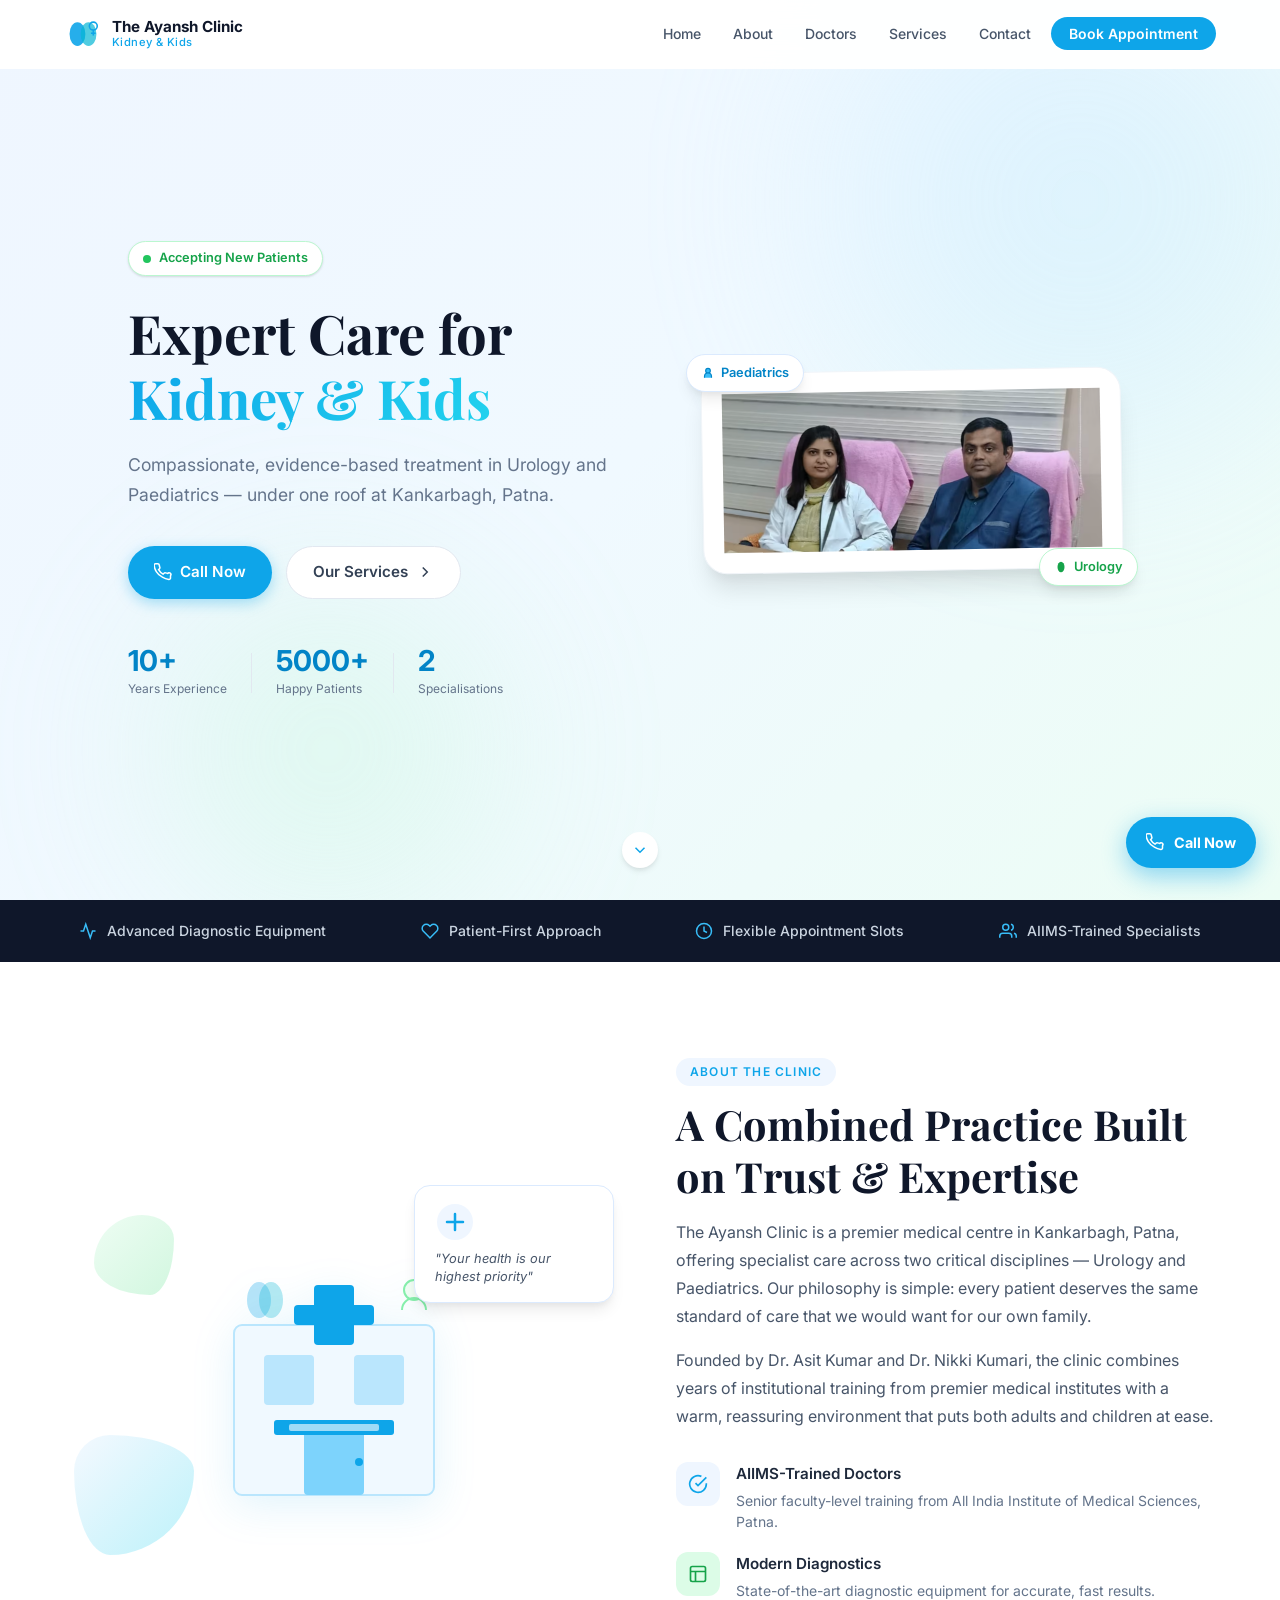
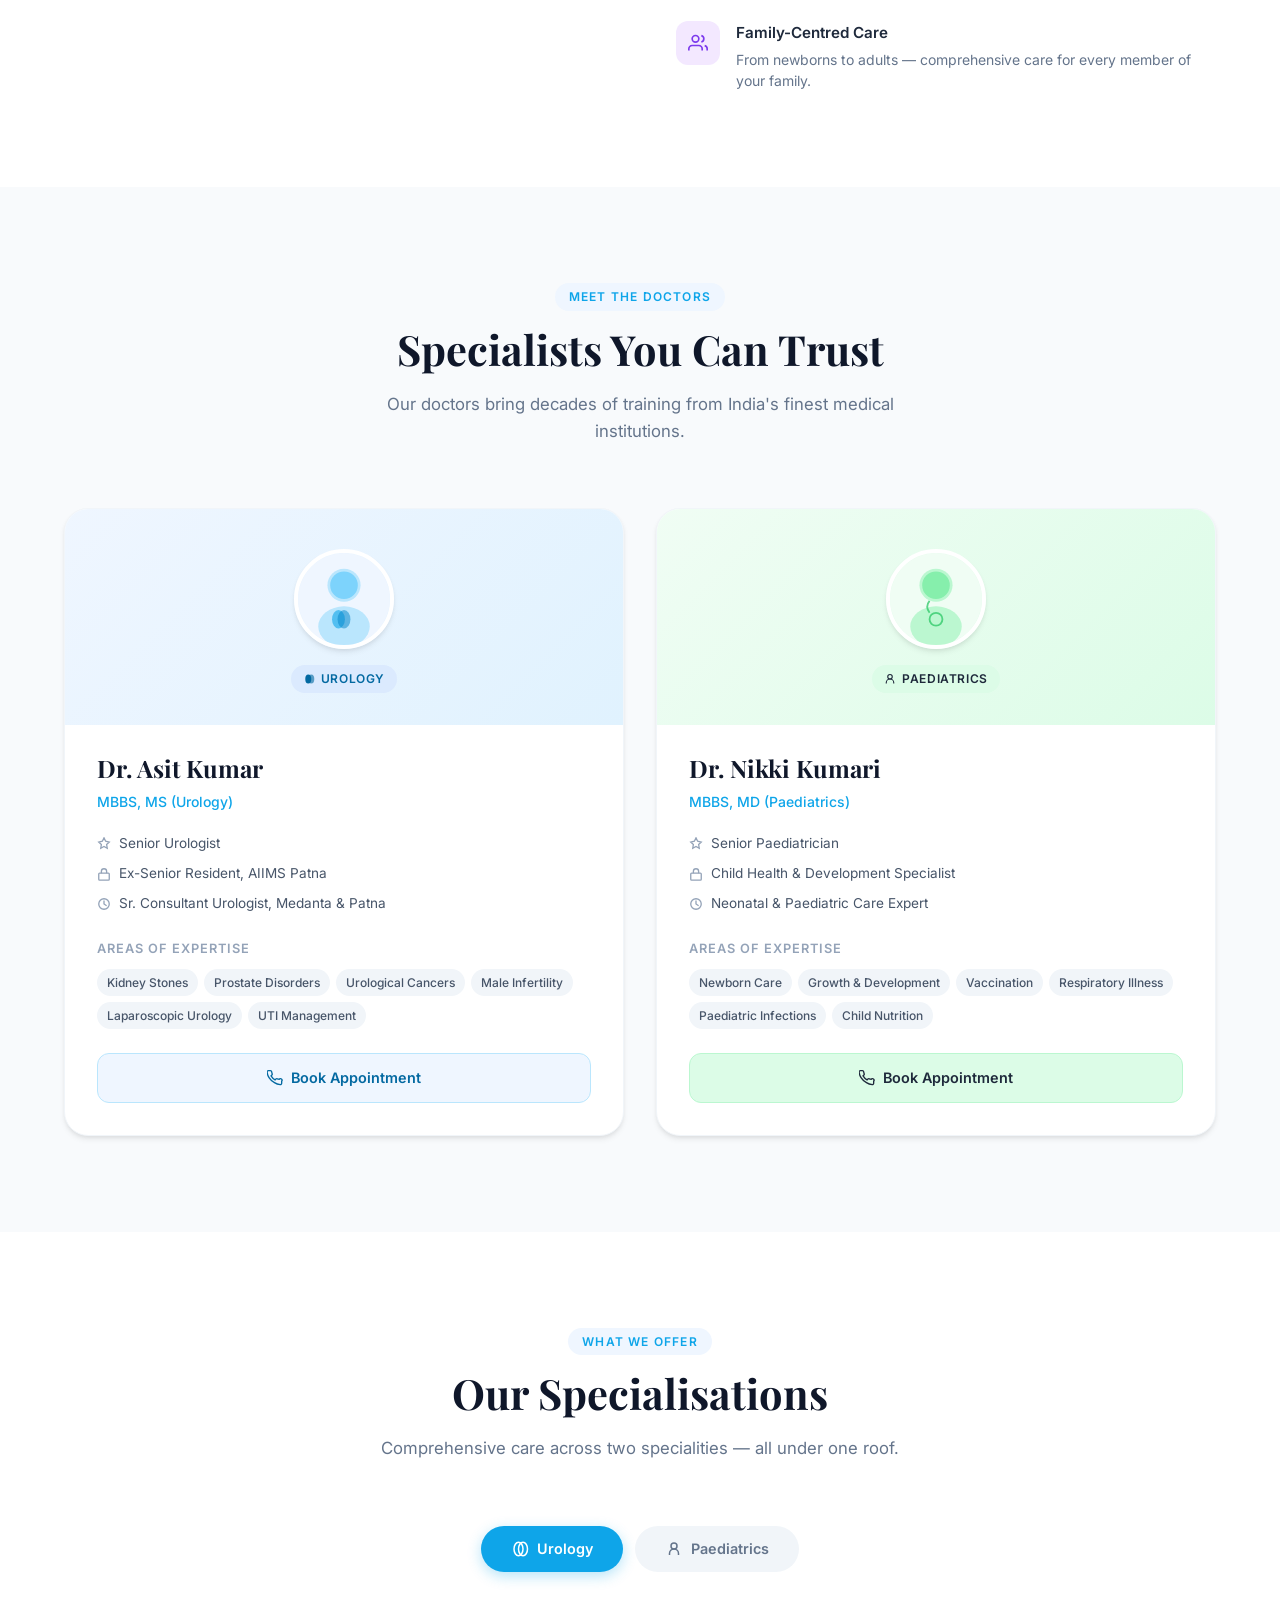
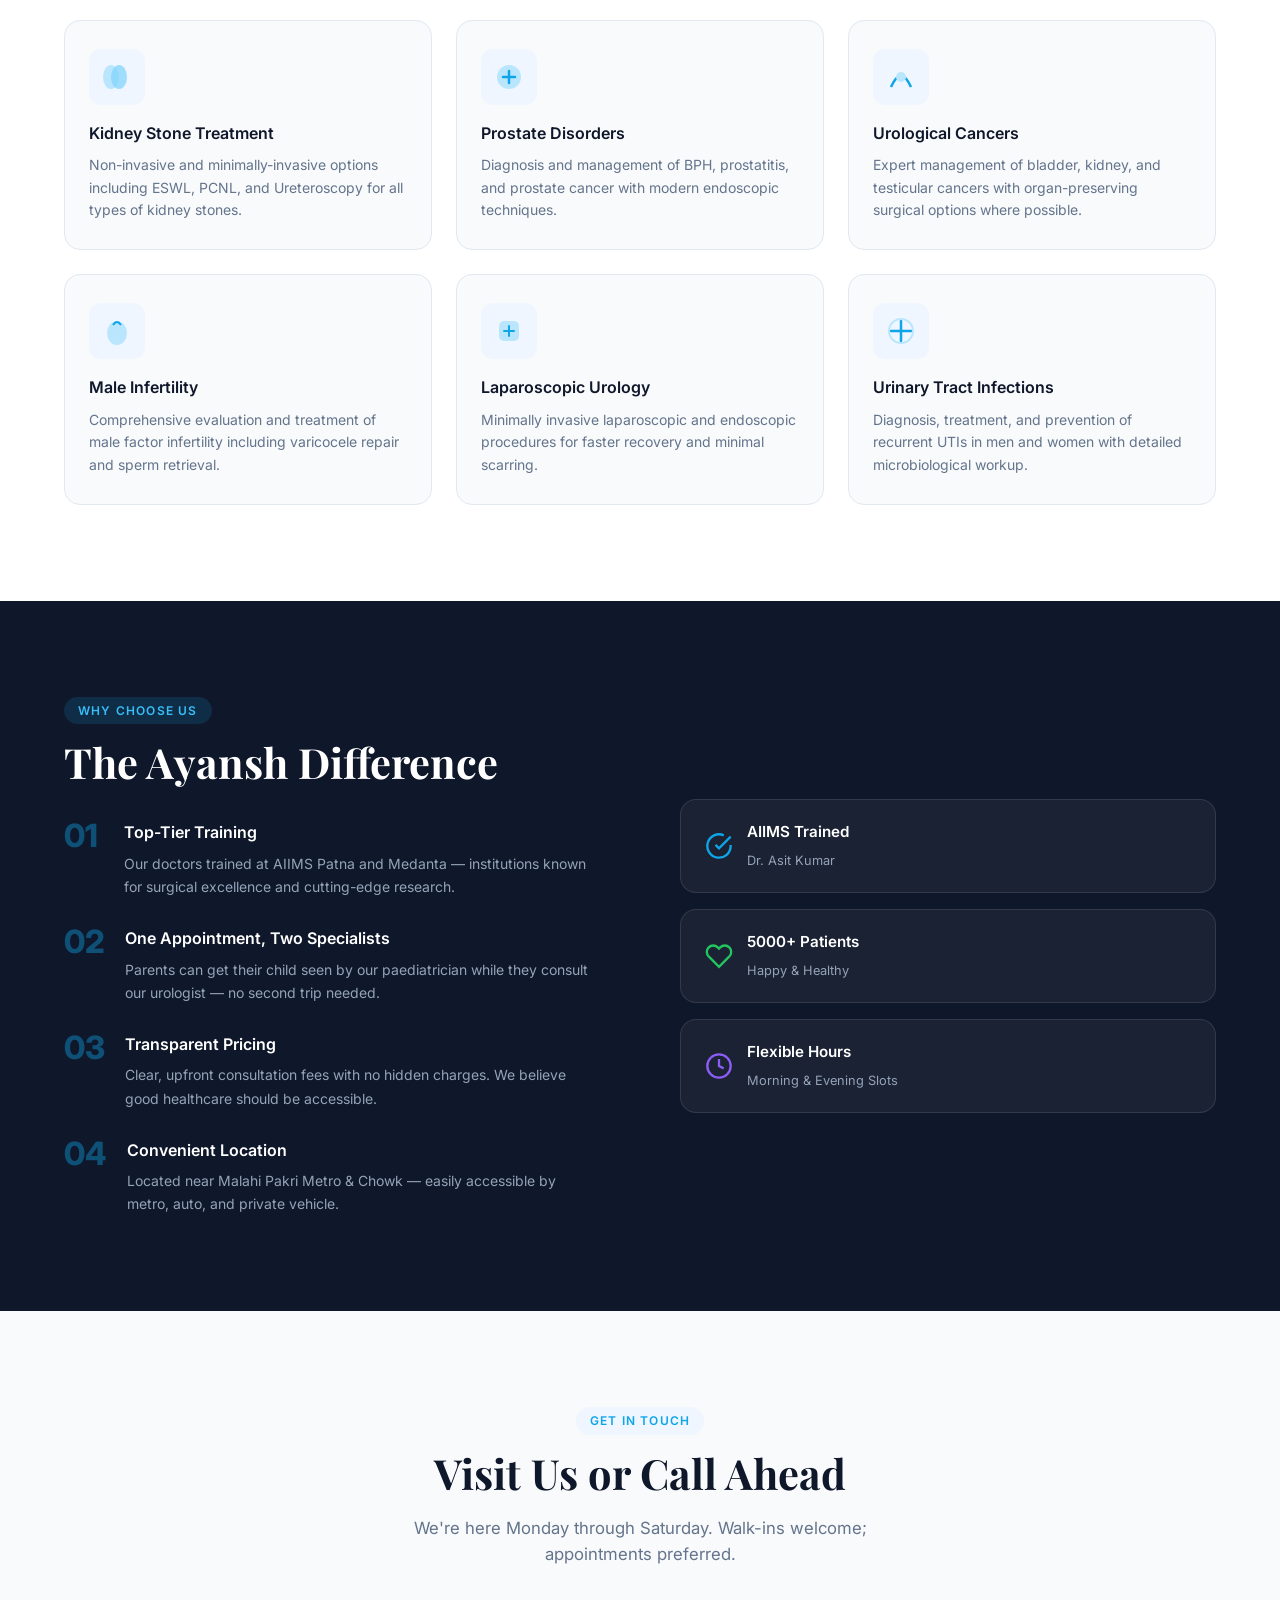
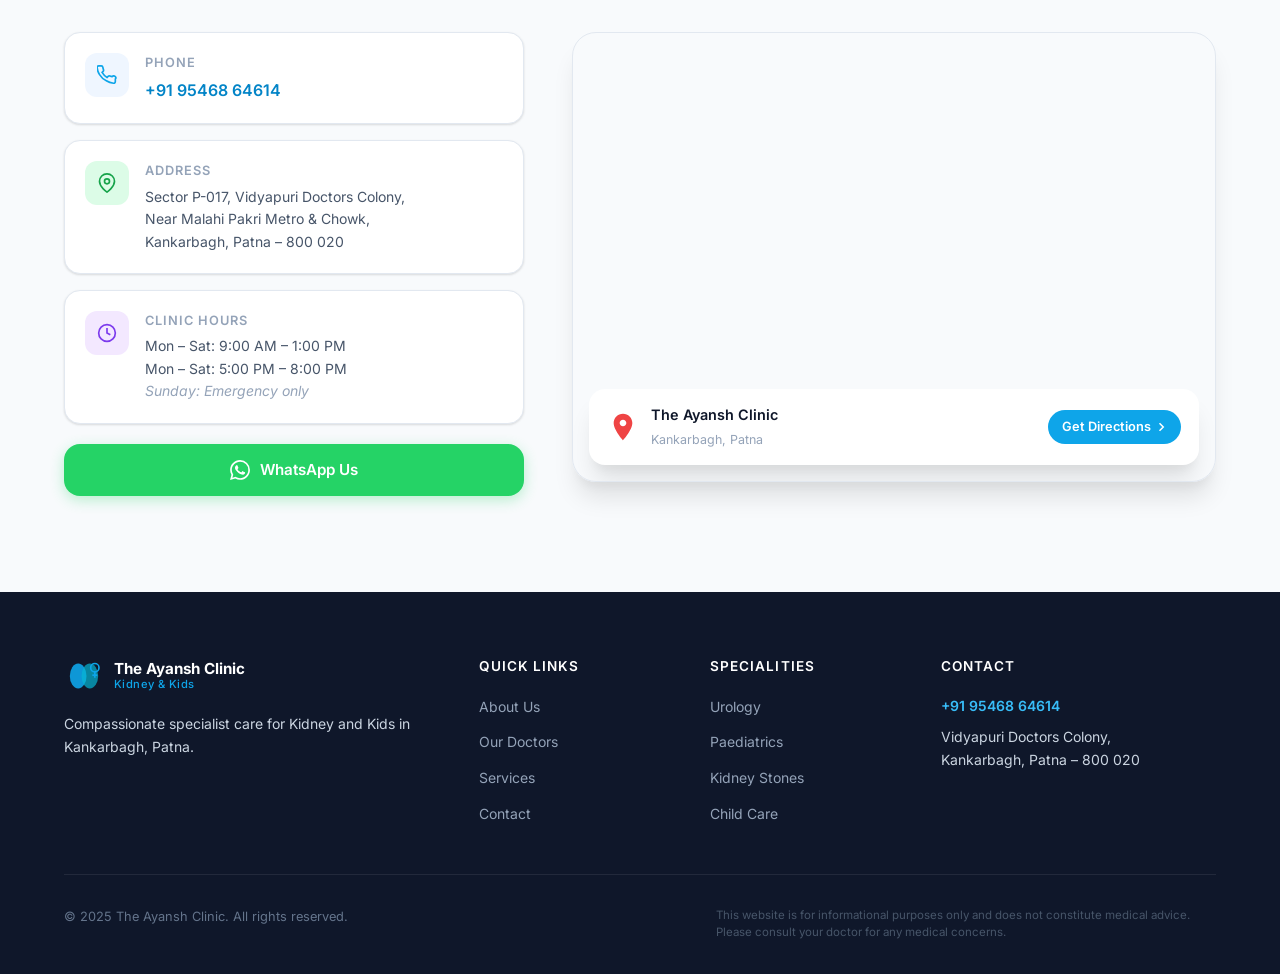
==== index.html @ 3b18248a "initial draft" ====
<!DOCTYPE html>
<html lang="en">
<head>
  <meta charset="UTF-8" />
  <meta name="viewport" content="width=device-width, initial-scale=1.0" />
  <title>The Ayansh Clinic — Kidney & Kids | Kankarbagh, Patna</title>
  <meta name="description" content="The Ayansh Clinic — specialized in Urology and Paediatrics. Expert care by Dr. Asit Kumar (Urologist) and Dr. Nikki Kumari (Paediatrician) in Kankarbagh, Patna." />
  <link rel="stylesheet" href="styles.css" />
  <link rel="preconnect" href="https://fonts.googleapis.com" />
  <link rel="preconnect" href="https://fonts.gstatic.com" crossorigin />
  <link href="https://fonts.googleapis.com/css2?family=Inter:wght@300;400;500;600;700&family=Playfair+Display:wght@600;700&display=swap" rel="stylesheet" />
</head>
<body>

  <!-- NAV -->
  <nav class="navbar" id="navbar">
    <div class="nav-container">
      <a href="#home" class="nav-logo">
        <div class="logo-mark">
          <svg viewBox="0 0 48 48" fill="none" xmlns="http://www.w3.org/2000/svg">
            <ellipse cx="17" cy="24" rx="10" ry="15" fill="#0ea5e9" opacity="0.9"/>
            <ellipse cx="31" cy="24" rx="10" ry="15" fill="#06b6d4" opacity="0.7"/>
            <circle cx="37" cy="14" r="5" fill="none" stroke="#0ea5e9" stroke-width="2"/>
            <line x1="37" y1="19" x2="37" y2="26" stroke="#0ea5e9" stroke-width="2"/>
            <line x1="34" y1="23" x2="40" y2="23" stroke="#0ea5e9" stroke-width="2"/>
          </svg>
        </div>
        <div class="logo-text">
          <span class="logo-name">The Ayansh Clinic</span>
          <span class="logo-tagline">Kidney &amp; Kids</span>
        </div>
      </a>
      <button class="nav-toggle" id="navToggle" aria-label="Toggle menu">
        <span></span><span></span><span></span>
      </button>
      <ul class="nav-links" id="navLinks">
        <li><a href="#home">Home</a></li>
        <li><a href="#about">About</a></li>
        <li><a href="#doctors">Doctors</a></li>
        <li><a href="#services">Services</a></li>
        <li><a href="#contact">Contact</a></li>
        <li><a href="tel:9546864614" class="nav-cta">Book Appointment</a></li>
      </ul>
    </div>
  </nav>

  <!-- HERO -->
  <section class="hero" id="home">
    <div class="hero-bg">
      <div class="hero-blob blob-1"></div>
      <div class="hero-blob blob-2"></div>
    </div>
    <div class="hero-container">
      <div class="hero-content">
        <div class="hero-badge">
          <span class="badge-dot"></span>
          Accepting New Patients
        </div>
        <h1 class="hero-title">
          Expert Care for<br />
          <span class="gradient-text">Kidney & Kids</span>
        </h1>
        <p class="hero-subtitle">
          Compassionate, evidence-based treatment in Urology and Paediatrics — under one roof at Kankarbagh, Patna.
        </p>
        <div class="hero-actions">
          <a href="tel:9546864614" class="btn btn-primary">
            <svg viewBox="0 0 24 24" fill="none" stroke="currentColor" stroke-width="2"><path d="M22 16.92v3a2 2 0 01-2.18 2 19.79 19.79 0 01-8.63-3.07A19.5 19.5 0 013.07 11.5a19.79 19.79 0 01-3-8.59A2 2 0 012.06 1h3a2 2 0 012 1.72c.127.96.361 1.903.7 2.81a2 2 0 01-.45 2.11L6.09 8.91a16 16 0 006 6l1.27-1.27a2 2 0 012.11-.45c.907.339 1.85.573 2.81.7A2 2 0 0122 16.92z"/></svg>
            Call Now
          </a>
          <a href="#services" class="btn btn-outline">
            Our Services
            <svg viewBox="0 0 24 24" fill="none" stroke="currentColor" stroke-width="2"><polyline points="9 18 15 12 9 6"/></svg>
          </a>
        </div>
        <div class="hero-stats">
          <div class="stat">
            <span class="stat-num">10+</span>
            <span class="stat-label">Years Experience</span>
          </div>
          <div class="stat-divider"></div>
          <div class="stat">
            <span class="stat-num">5000+</span>
            <span class="stat-label">Happy Patients</span>
          </div>
          <div class="stat-divider"></div>
          <div class="stat">
            <span class="stat-num">2</span>
            <span class="stat-label">Specialisations</span>
          </div>
        </div>
      </div>
      <div class="hero-visual">
        <div class="hero-card-wrapper">
          <div class="hero-card">
            <img src="drs.png" alt="Meet the Doctors - Dr. Nikki, Dr. Asit" class="drphoto-card" />
          </div>
          <div class="hero-card-badge badge-paed">
            <svg viewBox="0 0 24 24" fill="currentColor"><ellipse cx="12" cy="12" rx="6" ry="9"/></svg>
            Urology
          </div>
          <div class="hero-card-badge badge-urology">
            <svg viewBox="0 0 24 24" fill="none" stroke="currentColor" stroke-width="2"><circle cx="12" cy="8" r="4"/><path d="M6 20v-2a6 6 0 0112 0v2"/></svg>
            Paediatrics
          </div>
        </div>
      </div>
    </div>
    <a href="#about" class="hero-scroll">
      <svg viewBox="0 0 24 24" fill="none" stroke="currentColor" stroke-width="2"><polyline points="6 9 12 15 18 9"/></svg>
    </a>
  </section>

  <!-- TRUST BAR -->
  <section class="trust-bar">
    <div class="trust-container">
      <div class="trust-item">
        <svg viewBox="0 0 24 24" fill="none" stroke="currentColor" stroke-width="2"><path d="M22 12h-4l-3 9L9 3l-3 9H2"/></svg>
        <span>Advanced Diagnostic Equipment</span>
      </div>
      <div class="trust-item">
        <svg viewBox="0 0 24 24" fill="none" stroke="currentColor" stroke-width="2"><path d="M20.84 4.61a5.5 5.5 0 00-7.78 0L12 5.67l-1.06-1.06a5.5 5.5 0 00-7.78 7.78l1.06 1.06L12 21.23l7.78-7.78 1.06-1.06a5.5 5.5 0 000-7.78z"/></svg>
        <span>Patient-First Approach</span>
      </div>
      <div class="trust-item">
        <svg viewBox="0 0 24 24" fill="none" stroke="currentColor" stroke-width="2"><circle cx="12" cy="12" r="10"/><polyline points="12 6 12 12 16 14"/></svg>
        <span>Flexible Appointment Slots</span>
      </div>
      <div class="trust-item">
        <svg viewBox="0 0 24 24" fill="none" stroke="currentColor" stroke-width="2"><path d="M17 21v-2a4 4 0 00-4-4H5a4 4 0 00-4 4v2"/><circle cx="9" cy="7" r="4"/><path d="M23 21v-2a4 4 0 00-3-3.87"/><path d="M16 3.13a4 4 0 010 7.75"/></svg>
        <span>AIIMS-Trained Specialists</span>
      </div>
    </div>
  </section>

  <!-- ABOUT -->
  <section class="about" id="about">
    <div class="section-container">
      <div class="about-grid">
        <div class="about-visual">
          <div class="about-img-wrapper">
            <div class="about-accent-card">
              <div class="accent-icon">
                <svg viewBox="0 0 40 40" fill="none">
                  <circle cx="20" cy="20" r="18" fill="#eff6ff"/>
                  <path d="M12 20h16M20 12v16" stroke="#0ea5e9" stroke-width="2.5" stroke-linecap="round"/>
                </svg>
              </div>
              <p>"Your health is our highest priority"</p>
            </div>
            <div class="about-shape-1"></div>
            <div class="about-shape-2"></div>
            <div class="clinic-illustration">
              <svg viewBox="0 0 320 300" fill="none" xmlns="http://www.w3.org/2000/svg">
                <!-- Building -->
                <rect x="60" y="100" width="200" height="170" rx="8" fill="#f0f9ff" stroke="#bae6fd" stroke-width="2"/>
                <!-- Roof cross -->
                <rect x="140" y="60" width="40" height="60" rx="4" fill="#0ea5e9"/>
                <rect x="120" y="80" width="80" height="20" rx="4" fill="#0ea5e9"/>
                <!-- Windows -->
                <rect x="90" y="130" width="50" height="50" rx="4" fill="#bae6fd"/>
                <rect x="180" y="130" width="50" height="50" rx="4" fill="#bae6fd"/>
                <!-- Door -->
                <rect x="130" y="200" width="60" height="70" rx="4" fill="#7dd3fc"/>
                <circle cx="185" cy="237" r="4" fill="#0ea5e9"/>
                <!-- Sign -->
                <rect x="100" y="195" width="120" height="15" rx="3" fill="#0ea5e9"/>
                <rect x="115" y="199" width="90" height="7" rx="2" fill="white" opacity="0.6"/>
                <!-- Kidney icons -->
                <ellipse cx="85" cy="75" rx="12" ry="18" fill="#0ea5e9" opacity="0.3"/>
                <ellipse cx="97" cy="75" rx="12" ry="18" fill="#06b6d4" opacity="0.3"/>
                <!-- Kids icon -->
                <circle cx="240" cy="65" r="10" fill="#f0fdf4" stroke="#86efac" stroke-width="2"/>
                <path d="M228 85c0-6.627 5.373-12 12-12s12 5.373 12 12" stroke="#86efac" stroke-width="2"/>
              </svg>
            </div>
          </div>
        </div>
        <div class="about-content">
          <div class="section-label">About the Clinic</div>
          <h2 class="section-title">A Combined Practice Built on Trust &amp; Expertise</h2>
          <p class="about-text">
            The Ayansh Clinic is a premier medical centre in Kankarbagh, Patna, offering specialist care across two critical disciplines — Urology and Paediatrics. Our philosophy is simple: every patient deserves the same standard of care that we would want for our own family.
          </p>
          <p class="about-text">
            Founded by Dr. Asit Kumar and Dr. Nikki Kumari, the clinic combines years of institutional training from premier medical institutes with a warm, reassuring environment that puts both adults and children at ease.
          </p>
          <div class="about-features">
            <div class="about-feature">
              <div class="feature-icon feature-blue">
                <svg viewBox="0 0 24 24" fill="none" stroke="currentColor" stroke-width="2"><path d="M22 11.08V12a10 10 0 11-5.93-9.14"/><polyline points="22 4 12 14.01 9 11.01"/></svg>
              </div>
              <div>
                <h4>AIIMS-Trained Doctors</h4>
                <p>Senior faculty-level training from All India Institute of Medical Sciences, Patna.</p>
              </div>
            </div>
            <div class="about-feature">
              <div class="feature-icon feature-green">
                <svg viewBox="0 0 24 24" fill="none" stroke="currentColor" stroke-width="2"><rect x="3" y="3" width="18" height="18" rx="2"/><path d="M3 9h18M9 21V9"/></svg>
              </div>
              <div>
                <h4>Modern Diagnostics</h4>
                <p>State-of-the-art diagnostic equipment for accurate, fast results.</p>
              </div>
            </div>
            <div class="about-feature">
              <div class="feature-icon feature-purple">
                <svg viewBox="0 0 24 24" fill="none" stroke="currentColor" stroke-width="2"><path d="M17 21v-2a4 4 0 00-4-4H5a4 4 0 00-4 4v2"/><circle cx="9" cy="7" r="4"/><path d="M23 21v-2a4 4 0 00-3-3.87M16 3.13a4 4 0 010 7.75"/></svg>
              </div>
              <div>
                <h4>Family-Centred Care</h4>
                <p>From newborns to adults — comprehensive care for every member of your family.</p>
              </div>
            </div>
          </div>
        </div>
      </div>
    </div>
  </section>

  <!-- DOCTORS -->
  <section class="doctors" id="doctors">
    <div class="section-container">
      <div class="section-header">
        <div class="section-label">Meet the Doctors</div>
        <h2 class="section-title">Specialists You Can Trust</h2>
        <p class="section-subtitle">Our doctors bring decades of training from India's finest medical institutions.</p>
      </div>
      <div class="doctors-grid">

        <!-- Dr. Asit Kumar -->
        <div class="doctor-card">
          <div class="doctor-card-header urology-header">
            <div class="doctor-avatar urology-avatar">
              <svg viewBox="0 0 100 100" fill="none" xmlns="http://www.w3.org/2000/svg">
                <circle cx="50" cy="50" r="50" fill="#eff6ff"/>
                <circle cx="50" cy="35" r="18" fill="#bae6fd"/>
                <ellipse cx="50" cy="80" rx="28" ry="22" fill="#bae6fd"/>
                <circle cx="50" cy="35" r="15" fill="#7dd3fc"/>
                <!-- Kidney symbol on coat -->
                <ellipse cx="44" cy="72" rx="7" ry="10" fill="#0ea5e9" opacity="0.6"/>
                <ellipse cx="50" cy="72" rx="7" ry="10" fill="#0284c7" opacity="0.5"/>
              </svg>
            </div>
            <div class="doctor-specialty-badge urology-badge">
              <svg viewBox="0 0 16 16" fill="currentColor"><ellipse cx="7" cy="8" rx="4" ry="6"/><ellipse cx="11" cy="8" rx="4" ry="6" opacity="0.6"/></svg>
              Urology
            </div>
          </div>
          <div class="doctor-card-body">
            <h3 class="doctor-name">Dr. Asit Kumar</h3>
            <p class="doctor-degree">MBBS, MS (Urology)</p>
            <div class="doctor-credentials">
              <div class="credential">
                <svg viewBox="0 0 16 16" fill="none" stroke="currentColor" stroke-width="1.5"><path d="M8 1l1.88 3.82L14 5.76l-3 2.92.71 4.14L8 10.77 4.29 12.82l.71-4.14L2 5.76l4.12-.94L8 1z"/></svg>
                Senior Urologist
              </div>
              <div class="credential">
                <svg viewBox="0 0 16 16" fill="none" stroke="currentColor" stroke-width="1.5"><rect x="2" y="7" width="12" height="8" rx="1"/><path d="M5 7V5a3 3 0 016 0v2"/></svg>
                Ex-Senior Resident, AIIMS Patna
              </div>
              <div class="credential">
                <svg viewBox="0 0 16 16" fill="none" stroke="currentColor" stroke-width="1.5"><circle cx="8" cy="8" r="6"/><path d="M8 4v4l3 2"/></svg>
                Sr. Consultant Urologist, Medanta &amp; Patna
              </div>
            </div>
            <div class="doctor-specialties">
              <h4>Areas of Expertise</h4>
              <div class="specialty-tags">
                <span class="tag">Kidney Stones</span>
                <span class="tag">Prostate Disorders</span>
                <span class="tag">Urological Cancers</span>
                <span class="tag">Male Infertility</span>
                <span class="tag">Laparoscopic Urology</span>
                <span class="tag">UTI Management</span>
              </div>
            </div>
            <a href="tel:9546864614" class="doctor-contact-btn urology-btn">
              <svg viewBox="0 0 24 24" fill="none" stroke="currentColor" stroke-width="2"><path d="M22 16.92v3a2 2 0 01-2.18 2 19.79 19.79 0 01-8.63-3.07A19.5 19.5 0 013.07 11.5a19.79 19.79 0 01-3-8.59A2 2 0 012.06 1h3a2 2 0 012 1.72 12.84 12.84 0 00.7 2.81 2 2 0 01-.45 2.11L6.09 8.91a16 16 0 006 6l1.27-1.27a2 2 0 012.11-.45c.907.34 1.85.574 2.81.7A2 2 0 0122 16.92z"/></svg>
              Book Appointment
            </a>
          </div>
        </div>

        <!-- Dr. Nikki Kumari -->
        <div class="doctor-card">
          <div class="doctor-card-header paed-header">
            <div class="doctor-avatar paed-avatar">
              <svg viewBox="0 0 100 100" fill="none" xmlns="http://www.w3.org/2000/svg">
                <circle cx="50" cy="50" r="50" fill="#f0fdf4"/>
                <circle cx="50" cy="35" r="18" fill="#bbf7d0"/>
                <ellipse cx="50" cy="80" rx="28" ry="22" fill="#bbf7d0"/>
                <circle cx="50" cy="35" r="15" fill="#86efac"/>
                <!-- Stethoscope hint -->
                <circle cx="50" cy="72" r="7" fill="none" stroke="#22c55e" stroke-width="2" opacity="0.7"/>
                <path d="M43 65 Q38 58 43 52" stroke="#22c55e" stroke-width="2" fill="none" opacity="0.7"/>
              </svg>
            </div>
            <div class="doctor-specialty-badge paed-badge">
              <svg viewBox="0 0 16 16" fill="none" stroke="currentColor" stroke-width="1.5"><circle cx="8" cy="5" r="3"/><path d="M3 14v-1a5 5 0 0110 0v1"/></svg>
              Paediatrics
            </div>
          </div>
          <div class="doctor-card-body">
            <h3 class="doctor-name">Dr. Nikki Kumari</h3>
            <p class="doctor-degree">MBBS, MD (Paediatrics)</p>
            <div class="doctor-credentials">
              <div class="credential">
                <svg viewBox="0 0 16 16" fill="none" stroke="currentColor" stroke-width="1.5"><path d="M8 1l1.88 3.82L14 5.76l-3 2.92.71 4.14L8 10.77 4.29 12.82l.71-4.14L2 5.76l4.12-.94L8 1z"/></svg>
                Senior Paediatrician
              </div>
              <div class="credential">
                <svg viewBox="0 0 16 16" fill="none" stroke="currentColor" stroke-width="1.5"><rect x="2" y="7" width="12" height="8" rx="1"/><path d="M5 7V5a3 3 0 016 0v2"/></svg>
                Child Health &amp; Development Specialist
              </div>
              <div class="credential">
                <svg viewBox="0 0 16 16" fill="none" stroke="currentColor" stroke-width="1.5"><circle cx="8" cy="8" r="6"/><path d="M8 4v4l3 2"/></svg>
                Neonatal &amp; Paediatric Care Expert
              </div>
            </div>
            <div class="doctor-specialties">
              <h4>Areas of Expertise</h4>
              <div class="specialty-tags">
                <span class="tag">Newborn Care</span>
                <span class="tag">Growth &amp; Development</span>
                <span class="tag">Vaccination</span>
                <span class="tag">Respiratory Illness</span>
                <span class="tag">Paediatric Infections</span>
                <span class="tag">Child Nutrition</span>
              </div>
            </div>
            <a href="tel:9546864614" class="doctor-contact-btn paed-btn">
              <svg viewBox="0 0 24 24" fill="none" stroke="currentColor" stroke-width="2"><path d="M22 16.92v3a2 2 0 01-2.18 2 19.79 19.79 0 01-8.63-3.07A19.5 19.5 0 013.07 11.5a19.79 19.79 0 01-3-8.59A2 2 0 012.06 1h3a2 2 0 012 1.72 12.84 12.84 0 00.7 2.81 2 2 0 01-.45 2.11L6.09 8.91a16 16 0 006 6l1.27-1.27a2 2 0 012.11-.45c.907.34 1.85.574 2.81.7A2 2 0 0122 16.92z"/></svg>
              Book Appointment
            </a>
          </div>
        </div>

      </div>
    </div>
  </section>

  <!-- SERVICES -->
  <section class="services" id="services">
    <div class="section-container">
      <div class="section-header">
        <div class="section-label">What We Offer</div>
        <h2 class="section-title">Our Specialisations</h2>
        <p class="section-subtitle">Comprehensive care across two specialities — all under one roof.</p>
      </div>

      <div class="services-tabs">
        <button class="tab-btn active" data-tab="urology">
          <svg viewBox="0 0 24 24" fill="none" stroke="currentColor" stroke-width="2"><ellipse cx="10" cy="12" rx="6" ry="9"/><ellipse cx="16" cy="12" rx="6" ry="9"/></svg>
          Urology
        </button>
        <button class="tab-btn" data-tab="paediatrics">
          <svg viewBox="0 0 24 24" fill="none" stroke="currentColor" stroke-width="2"><circle cx="12" cy="8" r="4"/><path d="M6 20v-2a6 6 0 0112 0v2"/></svg>
          Paediatrics
        </button>
      </div>

      <div class="tab-content active" id="tab-urology">
        <div class="services-grid">
          <div class="service-card">
            <div class="service-icon si-blue">
              <svg viewBox="0 0 40 40" fill="none"><ellipse cx="14" cy="20" rx="8" ry="12" fill="#bae6fd"/><ellipse cx="22" cy="20" rx="8" ry="12" fill="#7dd3fc" opacity="0.7"/></svg>
            </div>
            <h3>Kidney Stone Treatment</h3>
            <p>Non-invasive and minimally-invasive options including ESWL, PCNL, and Ureteroscopy for all types of kidney stones.</p>
          </div>
          <div class="service-card">
            <div class="service-icon si-blue">
              <svg viewBox="0 0 40 40" fill="none"><circle cx="20" cy="20" r="12" fill="#bae6fd"/><path d="M14 20h12M20 14v12" stroke="#0ea5e9" stroke-width="2.5" stroke-linecap="round"/></svg>
            </div>
            <h3>Prostate Disorders</h3>
            <p>Diagnosis and management of BPH, prostatitis, and prostate cancer with modern endoscopic techniques.</p>
          </div>
          <div class="service-card">
            <div class="service-icon si-blue">
              <svg viewBox="0 0 40 40" fill="none"><path d="M10 30 Q20 8 30 30" stroke="#0ea5e9" stroke-width="2.5" fill="none"/><circle cx="20" cy="20" r="5" fill="#bae6fd"/></svg>
            </div>
            <h3>Urological Cancers</h3>
            <p>Expert management of bladder, kidney, and testicular cancers with organ-preserving surgical options where possible.</p>
          </div>
          <div class="service-card">
            <div class="service-icon si-blue">
              <svg viewBox="0 0 40 40" fill="none"><ellipse cx="20" cy="22" rx="10" ry="12" fill="#bae6fd"/><path d="M16 14 Q20 8 24 14" stroke="#0ea5e9" stroke-width="2" fill="none"/></svg>
            </div>
            <h3>Male Infertility</h3>
            <p>Comprehensive evaluation and treatment of male factor infertility including varicocele repair and sperm retrieval.</p>
          </div>
          <div class="service-card">
            <div class="service-icon si-blue">
              <svg viewBox="0 0 40 40" fill="none"><rect x="10" y="10" width="20" height="20" rx="5" fill="#bae6fd"/><path d="M15 20h10M20 15v10" stroke="#0ea5e9" stroke-width="2" stroke-linecap="round"/></svg>
            </div>
            <h3>Laparoscopic Urology</h3>
            <p>Minimally invasive laparoscopic and endoscopic procedures for faster recovery and minimal scarring.</p>
          </div>
          <div class="service-card">
            <div class="service-icon si-blue">
              <svg viewBox="0 0 40 40" fill="none"><path d="M20 10v20M10 20h20" stroke="#0ea5e9" stroke-width="2.5" stroke-linecap="round"/><circle cx="20" cy="20" r="12" stroke="#bae6fd" stroke-width="2"/></svg>
            </div>
            <h3>Urinary Tract Infections</h3>
            <p>Diagnosis, treatment, and prevention of recurrent UTIs in men and women with detailed microbiological workup.</p>
          </div>
        </div>
      </div>

      <div class="tab-content" id="tab-paediatrics">
        <div class="services-grid">
          <div class="service-card">
            <div class="service-icon si-green">
              <svg viewBox="0 0 40 40" fill="none"><circle cx="20" cy="16" r="8" fill="#bbf7d0"/><path d="M12 32v-2a8 8 0 0116 0v2" stroke="#22c55e" stroke-width="2"/></svg>
            </div>
            <h3>Newborn &amp; Neonatal Care</h3>
            <p>Comprehensive care for newborns including assessment, jaundice management, and feeding support.</p>
          </div>
          <div class="service-card">
            <div class="service-icon si-green">
              <svg viewBox="0 0 40 40" fill="none"><circle cx="20" cy="20" r="12" fill="#bbf7d0"/><path d="M14 26 Q20 14 26 26" stroke="#22c55e" stroke-width="2" fill="none"/></svg>
            </div>
            <h3>Growth &amp; Development</h3>
            <p>Regular monitoring of physical, cognitive, and emotional milestones with early intervention for developmental delays.</p>
          </div>
          <div class="service-card">
            <div class="service-icon si-green">
              <svg viewBox="0 0 40 40" fill="none"><path d="M20 10l2 6h6l-5 4 2 6-5-4-5 4 2-6-5-4h6z" fill="#bbf7d0" stroke="#22c55e" stroke-width="1.5"/></svg>
            </div>
            <h3>Vaccination &amp; Immunisation</h3>
            <p>Complete IAP-recommended immunisation schedules for infants, children, and adolescents.</p>
          </div>
          <div class="service-card">
            <div class="service-icon si-green">
              <svg viewBox="0 0 40 40" fill="none"><rect x="8" y="18" width="24" height="12" rx="4" fill="#bbf7d0"/><path d="M14 18v-4a6 6 0 0112 0v4" stroke="#22c55e" stroke-width="2"/></svg>
            </div>
            <h3>Respiratory Illnesses</h3>
            <p>Management of asthma, bronchiolitis, pneumonia, and recurrent respiratory infections in children.</p>
          </div>
          <div class="service-card">
            <div class="service-icon si-green">
              <svg viewBox="0 0 40 40" fill="none"><path d="M10 25 Q20 10 30 25" stroke="#22c55e" stroke-width="2.5" fill="none"/><circle cx="20" cy="28" r="4" fill="#bbf7d0"/></svg>
            </div>
            <h3>Paediatric Infections</h3>
            <p>Diagnosis and treatment of viral, bacterial, and parasitic infections common in childhood.</p>
          </div>
          <div class="service-card">
            <div class="service-icon si-green">
              <svg viewBox="0 0 40 40" fill="none"><circle cx="20" cy="20" r="12" fill="#bbf7d0"/><path d="M16 20a4 4 0 008 0" stroke="#22c55e" stroke-width="2"/><circle cx="16" cy="16" r="2" fill="#22c55e"/><circle cx="24" cy="16" r="2" fill="#22c55e"/></svg>
            </div>
            <h3>Child Nutrition &amp; Diet</h3>
            <p>Counselling for healthy nutrition, management of malnutrition, obesity, and feeding difficulties in children.</p>
          </div>
        </div>
      </div>

    </div>
  </section>

  <!-- WHY US -->
  <section class="why-us">
    <div class="section-container">
      <div class="why-grid">
        <div class="why-content">
          <div class="section-label">Why Choose Us</div>
          <h2 class="section-title">The Ayansh Difference</h2>
          <div class="why-points">
            <div class="why-point">
              <div class="why-num">01</div>
              <div>
                <h4>Top-Tier Training</h4>
                <p>Our doctors trained at AIIMS Patna and Medanta — institutions known for surgical excellence and cutting-edge research.</p>
              </div>
            </div>
            <div class="why-point">
              <div class="why-num">02</div>
              <div>
                <h4>One Appointment, Two Specialists</h4>
                <p>Parents can get their child seen by our paediatrician while they consult our urologist — no second trip needed.</p>
              </div>
            </div>
            <div class="why-point">
              <div class="why-num">03</div>
              <div>
                <h4>Transparent Pricing</h4>
                <p>Clear, upfront consultation fees with no hidden charges. We believe good healthcare should be accessible.</p>
              </div>
            </div>
            <div class="why-point">
              <div class="why-num">04</div>
              <div>
                <h4>Convenient Location</h4>
                <p>Located near Malahi Pakri Metro &amp; Chowk — easily accessible by metro, auto, and private vehicle.</p>
              </div>
            </div>
          </div>
        </div>
        <div class="why-visual">
          <div class="why-card-stack">
            <div class="why-card wc-1">
              <svg viewBox="0 0 24 24" fill="none" stroke="#0ea5e9" stroke-width="2"><path d="M22 11.08V12a10 10 0 11-5.93-9.14"/><polyline points="22 4 12 14.01 9 11.01"/></svg>
              <div>
                <strong>AIIMS Trained</strong>
                <span>Dr. Asit Kumar</span>
              </div>
            </div>
            <div class="why-card wc-2">
              <svg viewBox="0 0 24 24" fill="none" stroke="#22c55e" stroke-width="2"><path d="M20.84 4.61a5.5 5.5 0 00-7.78 0L12 5.67l-1.06-1.06a5.5 5.5 0 00-7.78 7.78l1.06 1.06L12 21.23l7.78-7.78 1.06-1.06a5.5 5.5 0 000-7.78z"/></svg>
              <div>
                <strong>5000+ Patients</strong>
                <span>Happy &amp; Healthy</span>
              </div>
            </div>
            <div class="why-card wc-3">
              <svg viewBox="0 0 24 24" fill="none" stroke="#8b5cf6" stroke-width="2"><circle cx="12" cy="12" r="10"/><polyline points="12 6 12 12 16 14"/></svg>
              <div>
                <strong>Flexible Hours</strong>
                <span>Morning &amp; Evening Slots</span>
              </div>
            </div>
          </div>
        </div>
      </div>
    </div>
  </section>

  <!-- CONTACT -->
  <section class="contact" id="contact">
    <div class="section-container">
      <div class="section-header">
        <div class="section-label">Get In Touch</div>
        <h2 class="section-title">Visit Us or Call Ahead</h2>
        <p class="section-subtitle">We're here Monday through Saturday. Walk-ins welcome; appointments preferred.</p>
      </div>
      <div class="contact-grid">
        <div class="contact-info">
          <div class="contact-card">
            <div class="contact-icon ci-blue">
              <svg viewBox="0 0 24 24" fill="none" stroke="currentColor" stroke-width="2"><path d="M22 16.92v3a2 2 0 01-2.18 2 19.79 19.79 0 01-8.63-3.07A19.5 19.5 0 013.07 11.5a19.79 19.79 0 01-3-8.59A2 2 0 012.06 1h3a2 2 0 012 1.72c.127.96.361 1.903.7 2.81a2 2 0 01-.45 2.11L6.09 8.91a16 16 0 006 6l1.27-1.27a2 2 0 012.11-.45c.907.339 1.85.573 2.81.7A2 2 0 0122 16.92z"/></svg>
            </div>
            <div class="contact-details">
              <h4>Phone</h4>
              <a href="tel:9546864614">+91 95468 64614</a>
            </div>
          </div>
          <div class="contact-card">
            <div class="contact-icon ci-green">
              <svg viewBox="0 0 24 24" fill="none" stroke="currentColor" stroke-width="2"><path d="M21 10c0 7-9 13-9 13s-9-6-9-13a9 9 0 0118 0z"/><circle cx="12" cy="10" r="3"/></svg>
            </div>
            <div class="contact-details">
              <h4>Address</h4>
              <p>Sector P-017, Vidyapuri Doctors Colony,<br />Near Malahi Pakri Metro &amp; Chowk,<br />Kankarbagh, Patna – 800 020</p>
            </div>
          </div>
          <div class="contact-card">
            <div class="contact-icon ci-purple">
              <svg viewBox="0 0 24 24" fill="none" stroke="currentColor" stroke-width="2"><circle cx="12" cy="12" r="10"/><polyline points="12 6 12 12 16 14"/></svg>
            </div>
            <div class="contact-details">
              <h4>Clinic Hours</h4>
              <p>Mon – Sat: 9:00 AM – 1:00 PM<br />Mon – Sat: 5:00 PM – 8:00 PM<br /><em>Sunday: Emergency only</em></p>
            </div>
          </div>
          <a href="https://wa.me/919546864614?text=Hello%2C%20I%20would%20like%20to%20book%20an%20appointment%20at%20The%20Ayansh%20Clinic." class="whatsapp-btn" target="_blank" rel="noopener noreferrer">
            <svg viewBox="0 0 24 24" fill="currentColor"><path d="M17.472 14.382c-.297-.149-1.758-.867-2.03-.967-.273-.099-.471-.148-.67.15-.197.297-.767.966-.94 1.164-.173.199-.347.223-.644.075-.297-.15-1.255-.463-2.39-1.475-.883-.788-1.48-1.761-1.653-2.059-.173-.297-.018-.458.13-.606.134-.133.298-.347.446-.52.149-.174.198-.298.298-.497.099-.198.05-.371-.025-.52-.075-.149-.669-1.612-.916-2.207-.242-.579-.487-.5-.669-.51-.173-.008-.371-.01-.57-.01-.198 0-.52.074-.792.372-.272.297-1.04 1.016-1.04 2.479 0 1.462 1.065 2.875 1.213 3.074.149.198 2.096 3.2 5.077 4.487.709.306 1.262.489 1.694.625.712.227 1.36.195 1.871.118.571-.085 1.758-.719 2.006-1.413.248-.694.248-1.289.173-1.413-.074-.124-.272-.198-.57-.347m-5.421 7.403h-.004a9.87 9.87 0 01-5.031-1.378l-.361-.214-3.741.982.998-3.648-.235-.374a9.86 9.86 0 01-1.51-5.26c.001-5.45 4.436-9.884 9.888-9.884 2.64 0 5.122 1.03 6.988 2.898a9.825 9.825 0 012.893 6.994c-.003 5.45-4.437 9.884-9.885 9.884m8.413-18.297A11.815 11.815 0 0012.05 0C5.495 0 .16 5.335.157 11.892c0 2.096.547 4.142 1.588 5.945L.057 24l6.305-1.654a11.882 11.882 0 005.683 1.448h.005c6.554 0 11.89-5.335 11.893-11.893a11.821 11.821 0 00-3.48-8.413z"/></svg>
            WhatsApp Us
          </a>
        </div>
        <div class="contact-map">
          <div class="map-wrapper">
            <iframe
              title="The Ayansh Clinic location map"
              src="https://www.google.com/maps/embed?pb=!1m18!1m12!1m3!1d3597.9447867!2d85.137!3d25.596!2m3!1f0!2f0!3f0!3m2!1i1024!2i768!4f13.1!3m3!1m2!1s0x0%3A0x0!2zMjXCsDM1JzQ1LjYiTiA4NcKwMDgnMTMuMiJF!5e0!3m2!1sen!2sin!4v1"
              width="100%"
              height="100%"
              style="border:0;"
              allowfullscreen=""
              loading="lazy"
              referrerpolicy="no-referrer-when-downgrade">
            </iframe>
            <div class="map-overlay">
              <div class="map-pin-card">
                <div class="map-pin-icon">
                  <svg viewBox="0 0 24 24" fill="#ef4444"><path d="M12 2C8.13 2 5 5.13 5 9c0 5.25 7 13 7 13s7-7.75 7-13c0-3.87-3.13-7-7-7zm0 9.5c-1.38 0-2.5-1.12-2.5-2.5s1.12-2.5 2.5-2.5 2.5 1.12 2.5 2.5-1.12 2.5-2.5 2.5z"/></svg>
                </div>
                <div>
                  <strong>The Ayansh Clinic</strong>
                  <span>Kankarbagh, Patna</span>
                </div>
                <a href="https://maps.google.com/?q=Kankarbagh+Patna+Vidyapuri+Doctors+Colony" target="_blank" rel="noopener noreferrer" class="map-directions-btn">
                  Get Directions
                  <svg viewBox="0 0 16 16" fill="none" stroke="currentColor" stroke-width="2"><polyline points="6 3 11 8 6 13"/></svg>
                </a>
              </div>
            </div>
          </div>
        </div>
      </div>
    </div>
  </section>

  <!-- FOOTER -->
  <footer class="footer">
    <div class="footer-container">
      <div class="footer-top">
        <div class="footer-brand">
          <div class="footer-logo">
            <div class="logo-mark">
              <svg viewBox="0 0 48 48" fill="none">
                <ellipse cx="17" cy="24" rx="10" ry="15" fill="#0ea5e9" opacity="0.9"/>
                <ellipse cx="31" cy="24" rx="10" ry="15" fill="#06b6d4" opacity="0.7"/>
                <circle cx="37" cy="14" r="5" fill="none" stroke="#0ea5e9" stroke-width="2"/>
                <line x1="37" y1="19" x2="37" y2="26" stroke="#0ea5e9" stroke-width="2"/>
                <line x1="34" y1="23" x2="40" y2="23" stroke="#0ea5e9" stroke-width="2"/>
              </svg>
            </div>
            <div class="logo-text">
              <span class="logo-name">The Ayansh Clinic</span>
              <span class="logo-tagline">Kidney &amp; Kids</span>
            </div>
          </div>
          <p>Compassionate specialist care for Kidney and Kids in Kankarbagh, Patna.</p>
        </div>
        <div class="footer-links">
          <h4>Quick Links</h4>
          <ul>
            <li><a href="#about">About Us</a></li>
            <li><a href="#doctors">Our Doctors</a></li>
            <li><a href="#services">Services</a></li>
            <li><a href="#contact">Contact</a></li>
          </ul>
        </div>
        <div class="footer-links">
          <h4>Specialities</h4>
          <ul>
            <li><a href="#services">Urology</a></li>
            <li><a href="#services">Paediatrics</a></li>
            <li><a href="#services">Kidney Stones</a></li>
            <li><a href="#services">Child Care</a></li>
          </ul>
        </div>
        <div class="footer-contact">
          <h4>Contact</h4>
          <p><a href="tel:9546864614">+91 95468 64614</a></p>
          <p>Vidyapuri Doctors Colony,<br />Kankarbagh, Patna – 800 020</p>
        </div>
      </div>
      <div class="footer-bottom">
        <p>&copy; 2025 The Ayansh Clinic. All rights reserved.</p>
        <p class="disclaimer">This website is for informational purposes only and does not constitute medical advice. Please consult your doctor for any medical concerns.</p>
      </div>
    </div>
  </footer>

  <!-- FLOATING CALL BUTTON -->
  <a href="tel:9546864614" class="fab-call" aria-label="Call the clinic">
    <svg viewBox="0 0 24 24" fill="none" stroke="currentColor" stroke-width="2"><path d="M22 16.92v3a2 2 0 01-2.18 2 19.79 19.79 0 01-8.63-3.07A19.5 19.5 0 013.07 11.5a19.79 19.79 0 01-3-8.59A2 2 0 012.06 1h3a2 2 0 012 1.72c.127.96.361 1.903.7 2.81a2 2 0 01-.45 2.11L6.09 8.91a16 16 0 006 6l1.27-1.27a2 2 0 012.11-.45c.907.339 1.85.573 2.81.7A2 2 0 0122 16.92z"/></svg>
    <span>Call Now</span>
  </a>

  <script src="script.js"></script>
</body>
</html>
---- styles.css ----
/* ===== RESET & BASE ===== */
*, *::before, *::after {
  box-sizing: border-box;
  margin: 0;
  padding: 0;
}

:root {
  --blue-50: #eff6ff;
  --blue-100: #dbeafe;
  --blue-200: #bae6fd;
  --blue-400: #38bdf8;
  --blue-500: #0ea5e9;
  --blue-600: #0284c7;
  --blue-700: #0369a1;
  --blue-800: #075985;
  --cyan-400: #22d3ee;
  --cyan-500: #06b6d4;
  --green-100: #dcfce7;
  --green-200: #bbf7d0;
  --green-400: #4ade80;
  --green-500: #22c55e;
  --green-600: #16a34a;
  --purple-100: #f3e8ff;
  --purple-500: #8b5cf6;
  --purple-600: #7c3aed;
  --gray-50: #f8fafc;
  --gray-100: #f1f5f9;
  --gray-200: #e2e8f0;
  --gray-300: #cbd5e1;
  --gray-400: #94a3b8;
  --gray-500: #64748b;
  --gray-600: #475569;
  --gray-700: #334155;
  --gray-800: #1e293b;
  --gray-900: #0f172a;
  --white: #ffffff;
  --shadow-sm: 0 1px 3px rgba(0,0,0,.08), 0 1px 2px rgba(0,0,0,.06);
  --shadow-md: 0 4px 6px -1px rgba(0,0,0,.08), 0 2px 4px -1px rgba(0,0,0,.06);
  --shadow-lg: 0 10px 15px -3px rgba(0,0,0,.08), 0 4px 6px -2px rgba(0,0,0,.05);
  --shadow-xl: 0 20px 25px -5px rgba(0,0,0,.1), 0 10px 10px -5px rgba(0,0,0,.04);
  --radius-sm: 8px;
  --radius-md: 12px;
  --radius-lg: 16px;
  --radius-xl: 24px;
  --radius-full: 9999px;
  --font-sans: 'Inter', system-ui, -apple-system, sans-serif;
  --font-serif: 'Playfair Display', Georgia, serif;
}

html {
  scroll-behavior: smooth;
  font-size: 16px;
}

body {
  font-family: var(--font-sans);
  color: var(--gray-800);
  background: var(--white);
  line-height: 1.6;
  -webkit-font-smoothing: antialiased;
}

a { text-decoration: none; color: inherit; }
ul { list-style: none; }
img { max-width: 100%; display: block; }
button { cursor: pointer; border: none; background: none; font-family: inherit; }

/* ===== UTILITIES ===== */
.section-container {
  max-width: 1200px;
  margin: 0 auto;
  padding: 0 24px;
}

.section-header {
  text-align: center;
  margin-bottom: 64px;
}

.section-label {
  display: inline-block;
  font-size: 0.75rem;
  font-weight: 600;
  letter-spacing: 0.1em;
  text-transform: uppercase;
  color: var(--blue-500);
  background: var(--blue-50);
  padding: 4px 14px;
  border-radius: var(--radius-full);
  margin-bottom: 12px;
}

.section-title {
  font-family: var(--font-serif);
  font-size: clamp(1.8rem, 4vw, 2.6rem);
  font-weight: 700;
  color: var(--gray-900);
  line-height: 1.25;
  margin-bottom: 16px;
}

.section-subtitle {
  font-size: 1.05rem;
  color: var(--gray-500);
  max-width: 560px;
  margin: 0 auto;
}

.gradient-text {
  background: linear-gradient(135deg, var(--blue-500), var(--cyan-400));
  -webkit-background-clip: text;
  -webkit-text-fill-color: transparent;
  background-clip: text;
}

/* ===== NAVBAR ===== */
.navbar {
  position: fixed;
  top: 0;
  left: 0;
  right: 0;
  z-index: 1000;
  background: rgba(255, 255, 255, 0.95);
  backdrop-filter: blur(12px);
  -webkit-backdrop-filter: blur(12px);
  border-bottom: 1px solid transparent;
  transition: border-color 0.3s, box-shadow 0.3s;
}

.navbar.scrolled {
  border-bottom-color: var(--gray-200);
  box-shadow: var(--shadow-sm);
}

.nav-container {
  max-width: 1200px;
  margin: 0 auto;
  padding: 0 24px;
  height: 68px;
  display: flex;
  align-items: center;
  justify-content: space-between;
}

.nav-logo {
  display: flex;
  align-items: center;
  gap: 10px;
}

.logo-mark {
  width: 38px;
  height: 38px;
  flex-shrink: 0;
}

.logo-text {
  display: flex;
  flex-direction: column;
  line-height: 1.2;
}

.logo-name {
  font-weight: 700;
  font-size: 0.95rem;
  color: var(--gray-900);
}

.logo-tagline {
  font-size: 0.7rem;
  color: var(--blue-500);
  font-weight: 500;
  letter-spacing: 0.04em;
}

.nav-links {
  display: flex;
  align-items: center;
  gap: 8px;
}

.nav-links a {
  font-size: 0.875rem;
  font-weight: 500;
  color: var(--gray-600);
  padding: 6px 12px;
  border-radius: var(--radius-sm);
  transition: color 0.2s, background 0.2s;
}

.nav-links a:hover {
  color: var(--blue-600);
  background: var(--blue-50);
}

.nav-cta {
  background: var(--blue-500) !important;
  color: var(--white) !important;
  padding: 8px 18px !important;
  border-radius: var(--radius-full) !important;
  font-weight: 600 !important;
  transition: background 0.2s, transform 0.2s !important;
}

.nav-cta:hover {
  background: var(--blue-600) !important;
  transform: translateY(-1px);
}

.nav-toggle {
  display: none;
  flex-direction: column;
  gap: 5px;
  padding: 6px;
}

.nav-toggle span {
  display: block;
  width: 22px;
  height: 2px;
  background: var(--gray-700);
  border-radius: 2px;
  transition: transform 0.3s, opacity 0.3s;
}

/* ===== HERO ===== */
.hero {
  position: relative;
  min-height: 100vh;
  display: flex;
  align-items: center;
  padding: 100px 0 60px;
  overflow: hidden;
  background: linear-gradient(135deg, var(--blue-50) 0%, #f0f9ff 50%, #ecfdf5 100%);
}

.hero-bg {
  position: absolute;
  inset: 0;
  pointer-events: none;
}

.hero-blob {
  position: absolute;
  border-radius: 50%;
  filter: blur(80px);
  opacity: 0.4;
}

.blob-1 {
  width: 600px;
  height: 600px;
  background: radial-gradient(circle, var(--blue-200), transparent);
  top: -100px;
  right: -100px;
}

.blob-2 {
  width: 400px;
  height: 400px;
  background: radial-gradient(circle, var(--green-200), transparent);
  bottom: -50px;
  left: 10%;
}

.hero-container {
  position: relative;
  max-width: 1200px;
  margin: 0 auto;
  padding: 0 24px;
  display: grid;
  grid-template-columns: 1fr 1fr;
  gap: 64px;
  align-items: center;
}

.hero-badge {
  display: inline-flex;
  align-items: center;
  gap: 8px;
  background: var(--white);
  border: 1px solid var(--green-200);
  color: var(--green-600);
  font-size: 0.8rem;
  font-weight: 600;
  padding: 6px 14px;
  border-radius: var(--radius-full);
  margin-bottom: 24px;
  box-shadow: var(--shadow-sm);
}

.badge-dot {
  width: 8px;
  height: 8px;
  background: var(--green-500);
  border-radius: 50%;
  animation: pulse 2s infinite;
}

@keyframes pulse {
  0%, 100% { opacity: 1; transform: scale(1); }
  50% { opacity: 0.5; transform: scale(1.3); }
}

.hero-title {
  font-family: var(--font-serif);
  font-size: clamp(2.2rem, 5vw, 3.4rem);
  font-weight: 700;
  color: var(--gray-900);
  line-height: 1.2;
  margin-bottom: 20px;
}

.hero-subtitle {
  font-size: 1.1rem;
  color: var(--gray-500);
  max-width: 480px;
  margin-bottom: 36px;
  line-height: 1.7;
}

.hero-actions {
  display: flex;
  gap: 14px;
  margin-bottom: 48px;
  flex-wrap: wrap;
}

.btn {
  display: inline-flex;
  align-items: center;
  gap: 8px;
  padding: 13px 26px;
  border-radius: var(--radius-full);
  font-weight: 600;
  font-size: 0.95rem;
  transition: all 0.2s;
}

.btn svg {
  width: 18px;
  height: 18px;
}

.btn-primary {
  background: var(--blue-500);
  color: var(--white);
  box-shadow: 0 4px 14px rgba(14, 165, 233, 0.35);
}

.btn-primary:hover {
  background: var(--blue-600);
  transform: translateY(-2px);
  box-shadow: 0 6px 20px rgba(14, 165, 233, 0.45);
}

.btn-outline {
  background: var(--white);
  color: var(--gray-700);
  border: 1.5px solid var(--gray-200);
}

.btn-outline:hover {
  background: var(--gray-50);
  border-color: var(--blue-300);
  color: var(--blue-600);
}

.hero-stats {
  display: flex;
  gap: 0;
  align-items: center;
}

.stat {
  display: flex;
  flex-direction: column;
  padding: 0 24px;
}

.stat:first-child { padding-left: 0; }

.stat-num {
  font-size: 1.8rem;
  font-weight: 700;
  color: var(--blue-600);
  line-height: 1;
}

.stat-label {
  font-size: 0.75rem;
  color: var(--gray-500);
  margin-top: 4px;
}

.stat-divider {
  width: 1px;
  height: 40px;
  background: var(--gray-200);
}

/* Hero visual */
.hero-visual {
  display: flex;
  justify-content: center;
}

.hero-card-wrapper {
  position: relative;
  display: inline-block;
}

.hero-card {
  background: var(--white);
  border-radius: var(--radius-xl);
  padding: 20px;
  box-shadow: var(--shadow-xl);
  border: 1px solid var(--gray-100);
  max-width: 420px;
  transform: rotate(-1deg);
  transition: transform 0.3s;
}

.hero-card:hover {
  transform: rotate(0deg) scale(1.02);
}

.drsphoto-card {
  border-radius: var(--radius-md);
  width: 100%;
}

.hero-card-badge {
  position: absolute;
  display: flex;
  align-items: center;
  gap: 6px;
  background: var(--white);
  padding: 8px 14px;
  border-radius: var(--radius-full);
  font-size: 0.8rem;
  font-weight: 600;
  box-shadow: var(--shadow-lg);
}

.hero-card-badge svg {
  width: 14px;
  height: 14px;
}

.badge-urology {
  top: -16px;
  left: -16px;
  color: var(--blue-600);
  border: 1.5px solid var(--blue-100);
}

.badge-urology svg { fill: var(--blue-400); }

.badge-paed {
  bottom: -16px;
  right: -16px;
  color: var(--green-600);
  border: 1.5px solid var(--green-200);
}

.hero-scroll {
  position: absolute;
  bottom: 32px;
  left: 50%;
  transform: translateX(-50%);
  width: 36px;
  height: 36px;
  background: var(--white);
  border-radius: 50%;
  box-shadow: var(--shadow-md);
  display: flex;
  align-items: center;
  justify-content: center;
  animation: bounce 2s infinite;
}

.hero-scroll svg {
  width: 18px;
  height: 18px;
  color: var(--blue-500);
}

@keyframes bounce {
  0%, 100% { transform: translateX(-50%) translateY(0); }
  50% { transform: translateX(-50%) translateY(6px); }
}

/* ===== TRUST BAR ===== */
.trust-bar {
  background: var(--gray-900);
  padding: 20px 24px;
}

.trust-container {
  max-width: 1200px;
  margin: 0 auto;
  display: flex;
  justify-content: space-around;
  flex-wrap: wrap;
  gap: 16px;
}

.trust-item {
  display: flex;
  align-items: center;
  gap: 10px;
  color: var(--gray-300);
  font-size: 0.875rem;
  font-weight: 500;
}

.trust-item svg {
  width: 18px;
  height: 18px;
  color: var(--blue-400);
  flex-shrink: 0;
}

/* ===== ABOUT ===== */
.about {
  padding: 96px 0;
  background: var(--white);
}

.about-grid {
  display: grid;
  grid-template-columns: 1fr 1fr;
  gap: 72px;
  align-items: center;
}

.about-img-wrapper {
  position: relative;
  height: 400px;
  display: flex;
  align-items: center;
  justify-content: center;
}

.clinic-illustration {
  width: 320px;
  height: 300px;
  filter: drop-shadow(0 10px 20px rgba(14,165,233,0.12));
}

.about-accent-card {
  position: absolute;
  top: 10px;
  right: -10px;
  background: var(--white);
  border-radius: var(--radius-lg);
  padding: 16px 20px;
  box-shadow: var(--shadow-lg);
  border: 1px solid var(--blue-100);
  max-width: 200px;
  z-index: 2;
}

.accent-icon {
  width: 40px;
  height: 40px;
  margin-bottom: 8px;
}

.about-accent-card p {
  font-size: 0.8rem;
  color: var(--gray-600);
  font-style: italic;
  line-height: 1.4;
}

.about-shape-1 {
  position: absolute;
  bottom: 20px;
  left: 10px;
  width: 120px;
  height: 120px;
  background: linear-gradient(135deg, var(--blue-100), var(--cyan-400));
  border-radius: 30% 70% 70% 30% / 30% 30% 70% 70%;
  opacity: 0.3;
  animation: morphBlob 8s ease-in-out infinite;
}

.about-shape-2 {
  position: absolute;
  top: 40px;
  left: 30px;
  width: 80px;
  height: 80px;
  background: linear-gradient(135deg, var(--green-200), var(--green-400));
  border-radius: 60% 40% 30% 70% / 60% 30% 70% 40%;
  opacity: 0.25;
  animation: morphBlob 10s ease-in-out infinite reverse;
}

@keyframes morphBlob {
  0%, 100% { border-radius: 30% 70% 70% 30% / 30% 30% 70% 70%; }
  50% { border-radius: 60% 40% 50% 50% / 50% 60% 40% 50%; }
}

.about-text {
  color: var(--gray-600);
  line-height: 1.75;
  margin-bottom: 16px;
}

.about-features {
  margin-top: 32px;
  display: flex;
  flex-direction: column;
  gap: 20px;
}

.about-feature {
  display: flex;
  gap: 16px;
  align-items: flex-start;
}

.feature-icon {
  width: 44px;
  height: 44px;
  border-radius: var(--radius-md);
  display: flex;
  align-items: center;
  justify-content: center;
  flex-shrink: 0;
}

.feature-icon svg {
  width: 20px;
  height: 20px;
}

.feature-blue { background: var(--blue-50); color: var(--blue-500); }
.feature-green { background: var(--green-100); color: var(--green-600); }
.feature-purple { background: var(--purple-100); color: var(--purple-600); }

.about-feature h4 {
  font-size: 0.95rem;
  font-weight: 600;
  color: var(--gray-800);
  margin-bottom: 4px;
}

.about-feature p {
  font-size: 0.875rem;
  color: var(--gray-500);
  line-height: 1.5;
}

/* ===== DOCTORS ===== */
.doctors {
  padding: 96px 0;
  background: var(--gray-50);
}

.doctors-grid {
  display: grid;
  grid-template-columns: 1fr 1fr;
  gap: 32px;
}

.doctor-card {
  background: var(--white);
  border-radius: var(--radius-xl);
  overflow: hidden;
  box-shadow: var(--shadow-md);
  transition: transform 0.3s, box-shadow 0.3s;
  border: 1px solid var(--gray-100);
}

.doctor-card:hover {
  transform: translateY(-6px);
  box-shadow: var(--shadow-xl);
}

.doctor-card-header {
  padding: 40px 32px 32px;
  position: relative;
  display: flex;
  flex-direction: column;
  align-items: center;
}

.urology-header {
  background: linear-gradient(135deg, var(--blue-50), #e0f2fe);
}

.paed-header {
  background: linear-gradient(135deg, #f0fdf4, var(--green-100));
}

.doctor-avatar {
  width: 100px;
  height: 100px;
  border-radius: 50%;
  overflow: hidden;
  border: 4px solid var(--white);
  box-shadow: var(--shadow-md);
  margin-bottom: 16px;
}

.doctor-specialty-badge {
  display: inline-flex;
  align-items: center;
  gap: 6px;
  font-size: 0.75rem;
  font-weight: 600;
  letter-spacing: 0.05em;
  text-transform: uppercase;
  padding: 4px 12px;
  border-radius: var(--radius-full);
}

.doctor-specialty-badge svg {
  width: 12px;
  height: 12px;
}

.urology-badge {
  background: var(--blue-100);
  color: var(--blue-700);
}

.paed-badge {
  background: var(--green-100);
  color: var(--green-700);
}

.doctor-card-body {
  padding: 24px 32px 32px;
}

.doctor-name {
  font-family: var(--font-serif);
  font-size: 1.5rem;
  font-weight: 700;
  color: var(--gray-900);
  margin-bottom: 4px;
}

.doctor-degree {
  font-size: 0.875rem;
  color: var(--blue-500);
  font-weight: 500;
  margin-bottom: 20px;
}

.doctor-credentials {
  display: flex;
  flex-direction: column;
  gap: 8px;
  margin-bottom: 24px;
}

.credential {
  display: flex;
  align-items: center;
  gap: 8px;
  font-size: 0.85rem;
  color: var(--gray-600);
}

.credential svg {
  width: 14px;
  height: 14px;
  color: var(--gray-400);
  flex-shrink: 0;
}

.doctor-specialties h4 {
  font-size: 0.8rem;
  text-transform: uppercase;
  letter-spacing: 0.08em;
  color: var(--gray-400);
  font-weight: 600;
  margin-bottom: 10px;
}

.specialty-tags {
  display: flex;
  flex-wrap: wrap;
  gap: 6px;
  margin-bottom: 24px;
}

.tag {
  font-size: 0.75rem;
  font-weight: 500;
  background: var(--gray-100);
  color: var(--gray-600);
  padding: 4px 10px;
  border-radius: var(--radius-full);
}

.doctor-contact-btn {
  display: flex;
  align-items: center;
  justify-content: center;
  gap: 8px;
  width: 100%;
  padding: 12px;
  border-radius: var(--radius-md);
  font-weight: 600;
  font-size: 0.9rem;
  transition: all 0.2s;
}

.doctor-contact-btn svg {
  width: 16px;
  height: 16px;
}

.urology-btn {
  background: var(--blue-50);
  color: var(--blue-700);
  border: 1.5px solid var(--blue-200);
}

.urology-btn:hover {
  background: var(--blue-500);
  color: var(--white);
  border-color: var(--blue-500);
}

.paed-btn {
  background: var(--green-100);
  color: var(--green-700);
  border: 1.5px solid var(--green-200);
}

.paed-btn:hover {
  background: var(--green-500);
  color: var(--white);
  border-color: var(--green-500);
}

/* ===== SERVICES ===== */
.services {
  padding: 96px 0;
  background: var(--white);
}

.services-tabs {
  display: flex;
  gap: 12px;
  justify-content: center;
  margin-bottom: 48px;
}

.tab-btn {
  display: flex;
  align-items: center;
  gap: 8px;
  padding: 12px 28px;
  border-radius: var(--radius-full);
  font-size: 0.9rem;
  font-weight: 600;
  color: var(--gray-500);
  background: var(--gray-100);
  border: 2px solid transparent;
  transition: all 0.2s;
}

.tab-btn svg {
  width: 18px;
  height: 18px;
}

.tab-btn.active {
  background: var(--blue-500);
  color: var(--white);
  box-shadow: 0 4px 14px rgba(14, 165, 233, 0.3);
}

.tab-btn:hover:not(.active) {
  background: var(--blue-50);
  color: var(--blue-600);
}

.tab-content {
  display: none;
}

.tab-content.active {
  display: block;
}

.services-grid {
  display: grid;
  grid-template-columns: repeat(3, 1fr);
  gap: 24px;
}

.service-card {
  background: var(--gray-50);
  border-radius: var(--radius-lg);
  padding: 28px 24px;
  border: 1px solid var(--gray-200);
  transition: transform 0.2s, box-shadow 0.2s, border-color 0.2s;
}

.service-card:hover {
  transform: translateY(-4px);
  box-shadow: var(--shadow-lg);
  border-color: var(--blue-200);
}

.service-icon {
  width: 56px;
  height: 56px;
  border-radius: var(--radius-md);
  display: flex;
  align-items: center;
  justify-content: center;
  margin-bottom: 16px;
}

.service-icon svg {
  width: 40px;
  height: 40px;
}

.si-blue { background: var(--blue-50); }
.si-green { background: var(--green-100); }

.service-card h3 {
  font-size: 1rem;
  font-weight: 600;
  color: var(--gray-900);
  margin-bottom: 8px;
}

.service-card p {
  font-size: 0.875rem;
  color: var(--gray-500);
  line-height: 1.6;
}

/* ===== WHY US ===== */
.why-us {
  padding: 96px 0;
  background: var(--gray-900);
  color: var(--white);
}

.why-grid {
  display: grid;
  grid-template-columns: 1fr 1fr;
  gap: 80px;
  align-items: center;
}

.why-us .section-label {
  background: rgba(14, 165, 233, 0.15);
  color: var(--blue-400);
}

.why-us .section-title {
  color: var(--white);
}

.why-points {
  display: flex;
  flex-direction: column;
  gap: 28px;
  margin-top: 32px;
}

.why-point {
  display: flex;
  gap: 20px;
  align-items: flex-start;
}

.why-num {
  font-size: 2rem;
  font-weight: 800;
  color: var(--blue-500);
  opacity: 0.4;
  line-height: 1;
  flex-shrink: 0;
  min-width: 40px;
}

.why-point h4 {
  font-size: 1rem;
  font-weight: 600;
  color: var(--white);
  margin-bottom: 6px;
}

.why-point p {
  font-size: 0.875rem;
  color: var(--gray-400);
  line-height: 1.65;
}

.why-card-stack {
  display: flex;
  flex-direction: column;
  gap: 16px;
}

.why-card {
  display: flex;
  align-items: center;
  gap: 14px;
  background: rgba(255, 255, 255, 0.05);
  border: 1px solid rgba(255, 255, 255, 0.1);
  border-radius: var(--radius-lg);
  padding: 20px 24px;
  transition: transform 0.2s, background 0.2s;
}

.why-card:hover {
  transform: translateX(6px);
  background: rgba(255, 255, 255, 0.08);
}

.why-card svg {
  width: 28px;
  height: 28px;
  flex-shrink: 0;
}

.why-card strong {
  display: block;
  color: var(--white);
  font-size: 0.95rem;
  font-weight: 600;
  margin-bottom: 2px;
}

.why-card span {
  color: var(--gray-400);
  font-size: 0.8rem;
}

.wc-1 { animation-delay: 0s; }
.wc-2 { animation-delay: 0.1s; }
.wc-3 { animation-delay: 0.2s; }

/* ===== CONTACT ===== */
.contact {
  padding: 96px 0;
  background: var(--gray-50);
}

.contact-grid {
  display: grid;
  grid-template-columns: 1fr 1.4fr;
  gap: 48px;
}

.contact-info {
  display: flex;
  flex-direction: column;
  gap: 16px;
}

.contact-card {
  display: flex;
  gap: 16px;
  align-items: flex-start;
  background: var(--white);
  border-radius: var(--radius-lg);
  padding: 20px;
  border: 1px solid var(--gray-200);
  box-shadow: var(--shadow-sm);
}

.contact-icon {
  width: 44px;
  height: 44px;
  border-radius: var(--radius-md);
  display: flex;
  align-items: center;
  justify-content: center;
  flex-shrink: 0;
}

.contact-icon svg {
  width: 20px;
  height: 20px;
}

.ci-blue { background: var(--blue-50); color: var(--blue-500); }
.ci-green { background: var(--green-100); color: var(--green-600); }
.ci-purple { background: var(--purple-100); color: var(--purple-600); }

.contact-details h4 {
  font-size: 0.8rem;
  text-transform: uppercase;
  letter-spacing: 0.08em;
  color: var(--gray-400);
  font-weight: 600;
  margin-bottom: 4px;
}

.contact-details a {
  font-size: 1rem;
  font-weight: 600;
  color: var(--blue-600);
}

.contact-details a:hover {
  text-decoration: underline;
}

.contact-details p {
  font-size: 0.875rem;
  color: var(--gray-600);
  line-height: 1.6;
}

.contact-details em {
  color: var(--gray-400);
}

.whatsapp-btn {
  display: flex;
  align-items: center;
  justify-content: center;
  gap: 10px;
  background: #25D366;
  color: var(--white);
  padding: 14px 24px;
  border-radius: var(--radius-lg);
  font-weight: 600;
  font-size: 0.95rem;
  transition: all 0.2s;
  box-shadow: 0 4px 14px rgba(37, 211, 102, 0.3);
  margin-top: 4px;
}

.whatsapp-btn svg {
  width: 20px;
  height: 20px;
}

.whatsapp-btn:hover {
  background: #1ebe5d;
  transform: translateY(-2px);
  box-shadow: 0 6px 20px rgba(37, 211, 102, 0.4);
}

.contact-map {
  border-radius: var(--radius-xl);
  overflow: hidden;
  box-shadow: var(--shadow-xl);
  border: 1px solid var(--gray-200);
  height: 450px;
}

.map-wrapper {
  position: relative;
  height: 100%;
}

.map-wrapper iframe {
  height: 100%;
}

.map-overlay {
  position: absolute;
  bottom: 16px;
  left: 16px;
  right: 16px;
  z-index: 10;
  pointer-events: none;
}

.map-pin-card {
  display: flex;
  align-items: center;
  gap: 12px;
  background: var(--white);
  border-radius: var(--radius-lg);
  padding: 14px 18px;
  box-shadow: var(--shadow-xl);
  pointer-events: all;
  flex-wrap: wrap;
}

.map-pin-icon {
  width: 32px;
  height: 32px;
  flex-shrink: 0;
}

.map-pin-icon svg {
  width: 32px;
  height: 32px;
}

.map-pin-card strong {
  display: block;
  font-size: 0.9rem;
  color: var(--gray-900);
  font-weight: 600;
}

.map-pin-card span {
  font-size: 0.78rem;
  color: var(--gray-400);
}

.map-directions-btn {
  display: flex;
  align-items: center;
  gap: 4px;
  background: var(--blue-500);
  color: var(--white);
  font-size: 0.8rem;
  font-weight: 600;
  padding: 7px 14px;
  border-radius: var(--radius-full);
  margin-left: auto;
  white-space: nowrap;
  transition: background 0.2s;
}

.map-directions-btn svg {
  width: 12px;
  height: 12px;
}

.map-directions-btn:hover {
  background: var(--blue-600);
}

/* ===== FOOTER ===== */
.footer {
  background: var(--gray-900);
  color: var(--gray-300);
  padding: 64px 0 32px;
}

.footer-container {
  max-width: 1200px;
  margin: 0 auto;
  padding: 0 24px;
}

.footer-top {
  display: grid;
  grid-template-columns: 2fr 1fr 1fr 1.5fr;
  gap: 48px;
  padding-bottom: 48px;
  border-bottom: 1px solid rgba(255, 255, 255, 0.08);
  margin-bottom: 32px;
}

.footer-brand .footer-logo {
  display: flex;
  align-items: center;
  gap: 10px;
  margin-bottom: 16px;
}

.footer-brand .logo-mark {
  width: 40px;
  height: 40px;
}

.footer-brand .logo-name {
  color: var(--white);
}

.footer-brand p {
  font-size: 0.875rem;
  line-height: 1.65;
}

.footer-links h4,
.footer-contact h4 {
  font-size: 0.85rem;
  font-weight: 600;
  text-transform: uppercase;
  letter-spacing: 0.08em;
  color: var(--white);
  margin-bottom: 16px;
}

.footer-links ul {
  display: flex;
  flex-direction: column;
  gap: 10px;
}

.footer-links a {
  font-size: 0.875rem;
  color: var(--gray-400);
  transition: color 0.2s;
}

.footer-links a:hover {
  color: var(--blue-400);
}

.footer-contact p {
  font-size: 0.875rem;
  line-height: 1.65;
  margin-bottom: 8px;
}

.footer-contact a {
  color: var(--blue-400);
  font-weight: 600;
}

.footer-bottom {
  display: flex;
  justify-content: space-between;
  align-items: flex-start;
  gap: 24px;
  flex-wrap: wrap;
}

.footer-bottom p {
  font-size: 0.8rem;
  color: var(--gray-500);
}

.disclaimer {
  max-width: 500px;
  font-size: 0.72rem !important;
  color: var(--gray-600) !important;
  line-height: 1.5;
}

/* ===== FAB ===== */
.fab-call {
  position: fixed;
  bottom: 32px;
  right: 24px;
  z-index: 999;
  display: flex;
  align-items: center;
  gap: 10px;
  background: var(--blue-500);
  color: var(--white);
  padding: 14px 20px;
  border-radius: var(--radius-full);
  font-weight: 700;
  font-size: 0.9rem;
  box-shadow: 0 8px 24px rgba(14, 165, 233, 0.45);
  transition: all 0.2s;
  animation: slideInRight 0.5s ease 1s both;
}

.fab-call svg {
  width: 18px;
  height: 18px;
}

.fab-call:hover {
  background: var(--blue-600);
  transform: translateY(-3px);
  box-shadow: 0 12px 28px rgba(14, 165, 233, 0.5);
}

@keyframes slideInRight {
  from { opacity: 0; transform: translateX(80px); }
  to { opacity: 1; transform: translateX(0); }
}

/* ===== SCROLL REVEAL ===== */
.reveal {
  opacity: 0;
  transform: translateY(24px);
  transition: opacity 0.6s ease, transform 0.6s ease;
}

.reveal.visible {
  opacity: 1;
  transform: translateY(0);
}

/* ===== RESPONSIVE ===== */
@media (max-width: 1024px) {
  .hero-container {
    grid-template-columns: 1fr;
    gap: 48px;
    text-align: center;
  }
  .hero-subtitle, .hero-actions {
    margin-left: auto;
    margin-right: auto;
    justify-content: center;
  }
  .hero-stats {
    justify-content: center;
  }
  .hero-visual {
    order: -1;
  }
  .about-grid {
    grid-template-columns: 1fr;
    gap: 48px;
  }
  .about-visual { display: none; }
  .doctors-grid {
    grid-template-columns: 1fr;
    max-width: 520px;
    margin: 0 auto;
  }
  .services-grid {
    grid-template-columns: repeat(2, 1fr);
  }
  .why-grid {
    grid-template-columns: 1fr;
    gap: 48px;
  }
  .contact-grid {
    grid-template-columns: 1fr;
  }
  .contact-map {
    height: 360px;
  }
  .footer-top {
    grid-template-columns: 1fr 1fr;
  }
}

@media (max-width: 768px) {
  .nav-links {
    display: none;
    position: absolute;
    top: 68px;
    left: 0;
    right: 0;
    flex-direction: column;
    gap: 4px;
    background: var(--white);
    border-bottom: 1px solid var(--gray-200);
    padding: 16px 24px;
    box-shadow: var(--shadow-lg);
  }
  .nav-links.open { display: flex; }
  .nav-toggle { display: flex; }
  .navbar { position: fixed; }

  .trust-container {
    gap: 12px;
    justify-content: flex-start;
  }
  .trust-item {
    font-size: 0.8rem;
  }

  .services-grid {
    grid-template-columns: 1fr;
  }

  .footer-top {
    grid-template-columns: 1fr;
    gap: 32px;
  }

  .footer-bottom {
    flex-direction: column;
  }

  .hero-card {
    max-width: 300px;
  }
}

@media (max-width: 480px) {
  .hero-stats {
    flex-direction: column;
    align-items: flex-start;
    gap: 16px;
  }
  .stat-divider { display: none; }
  .stat { padding: 0; }
  .hero-actions {
    flex-direction: column;
    align-items: stretch;
  }
  .btn {
    justify-content: center;
  }
  .fab-call span { display: none; }
  .fab-call {
    padding: 16px;
    border-radius: 50%;
  }
}
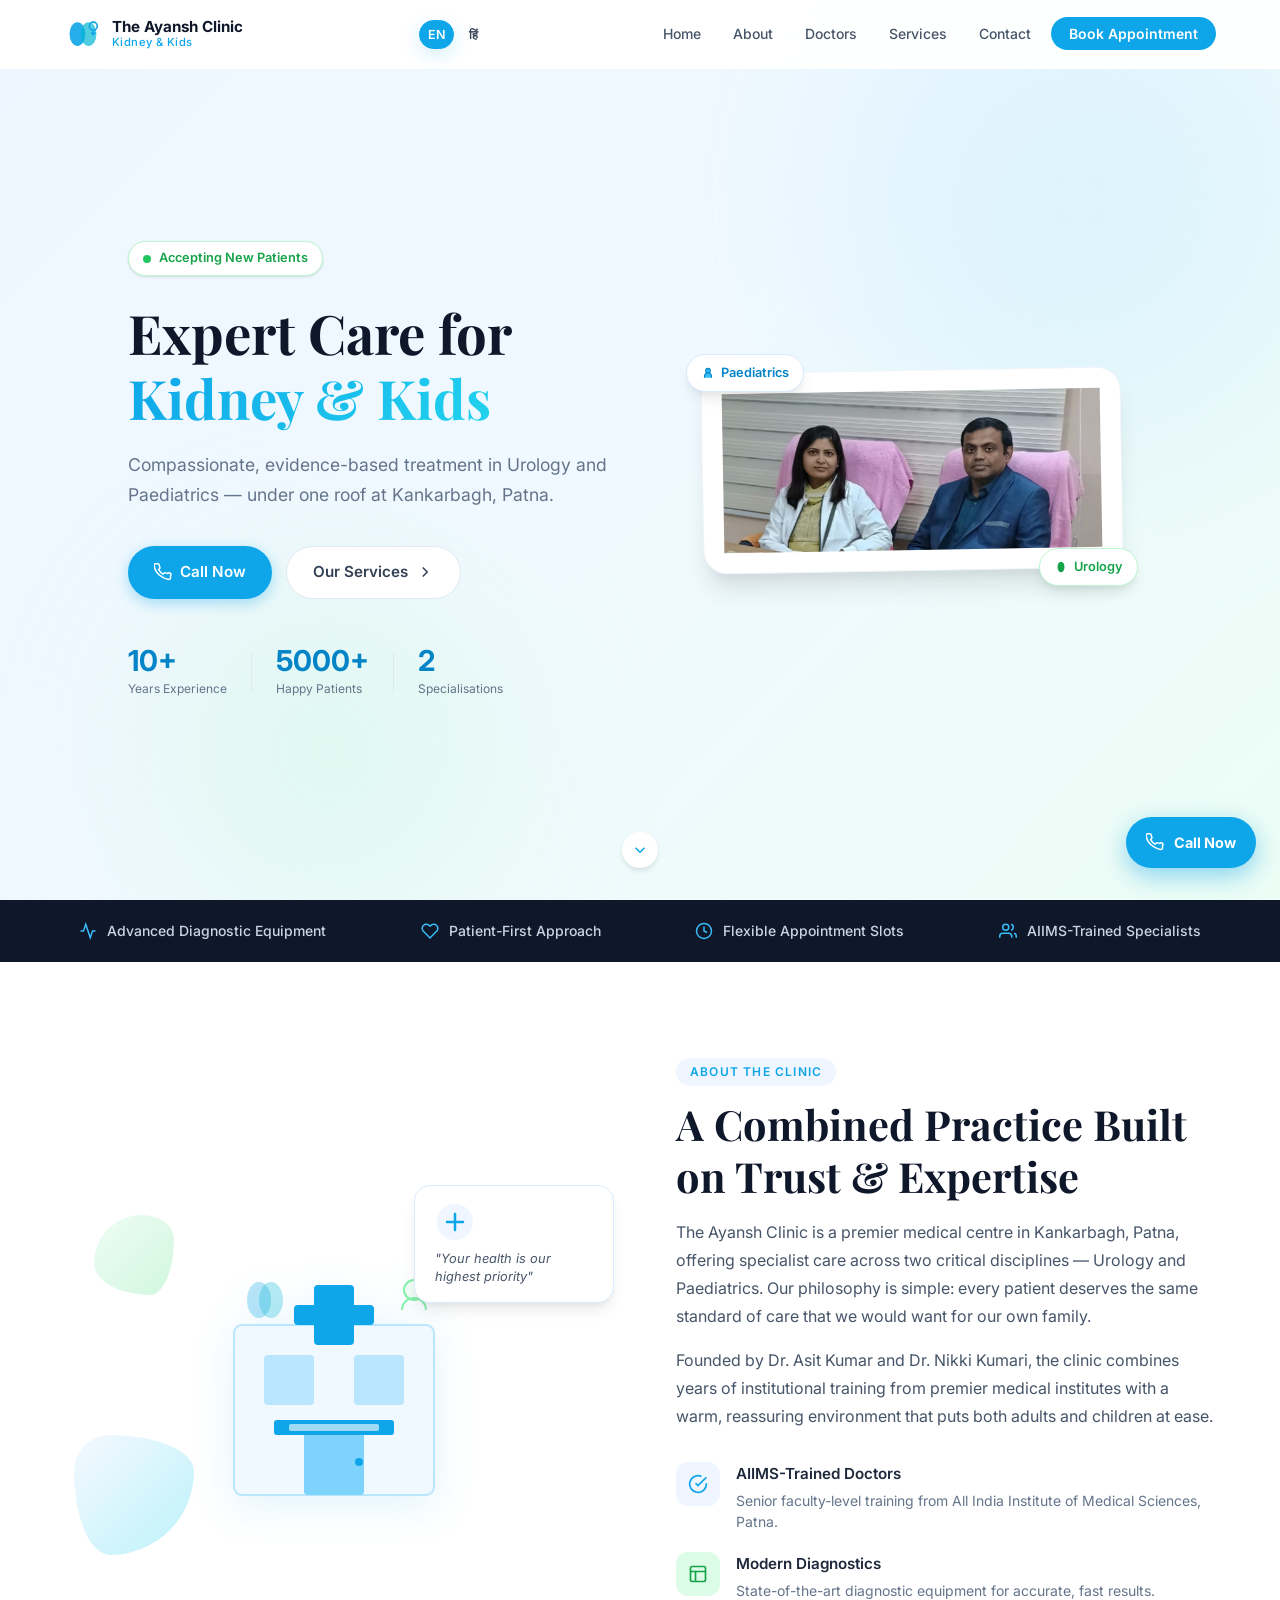
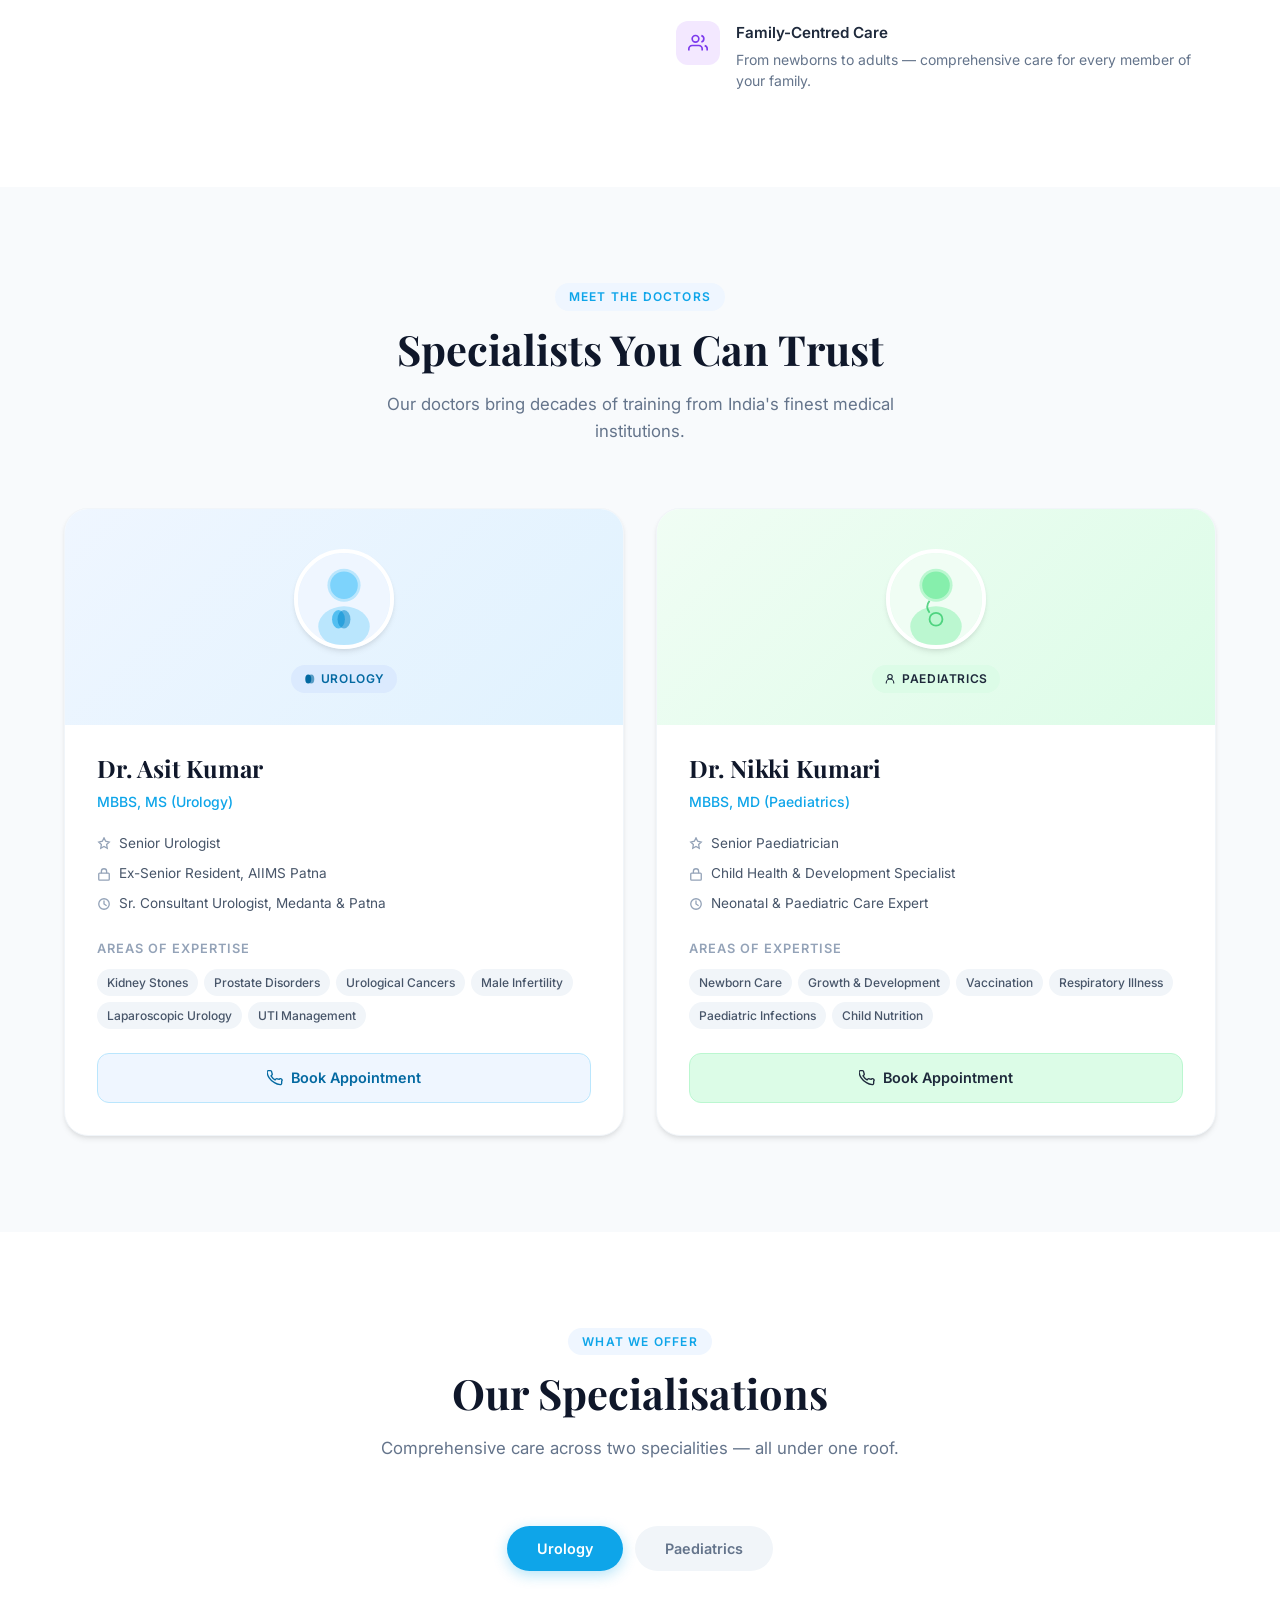
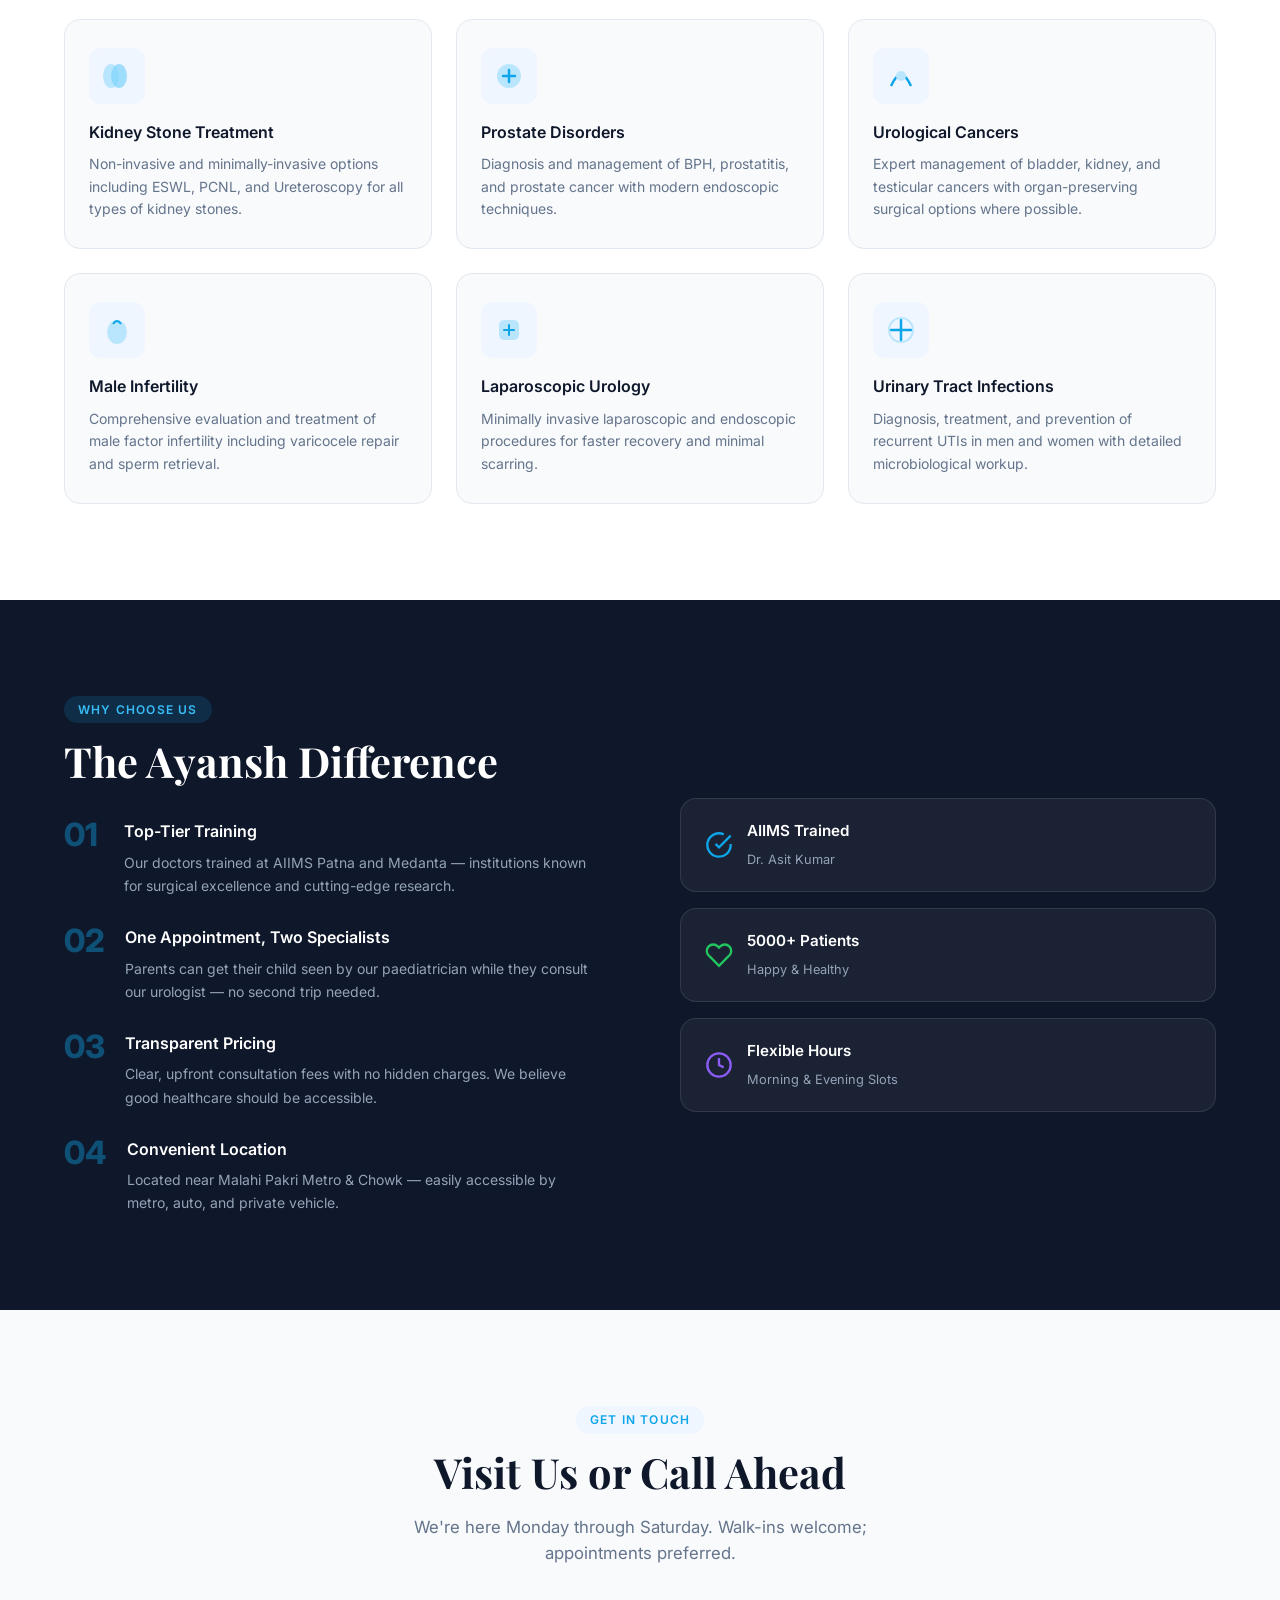
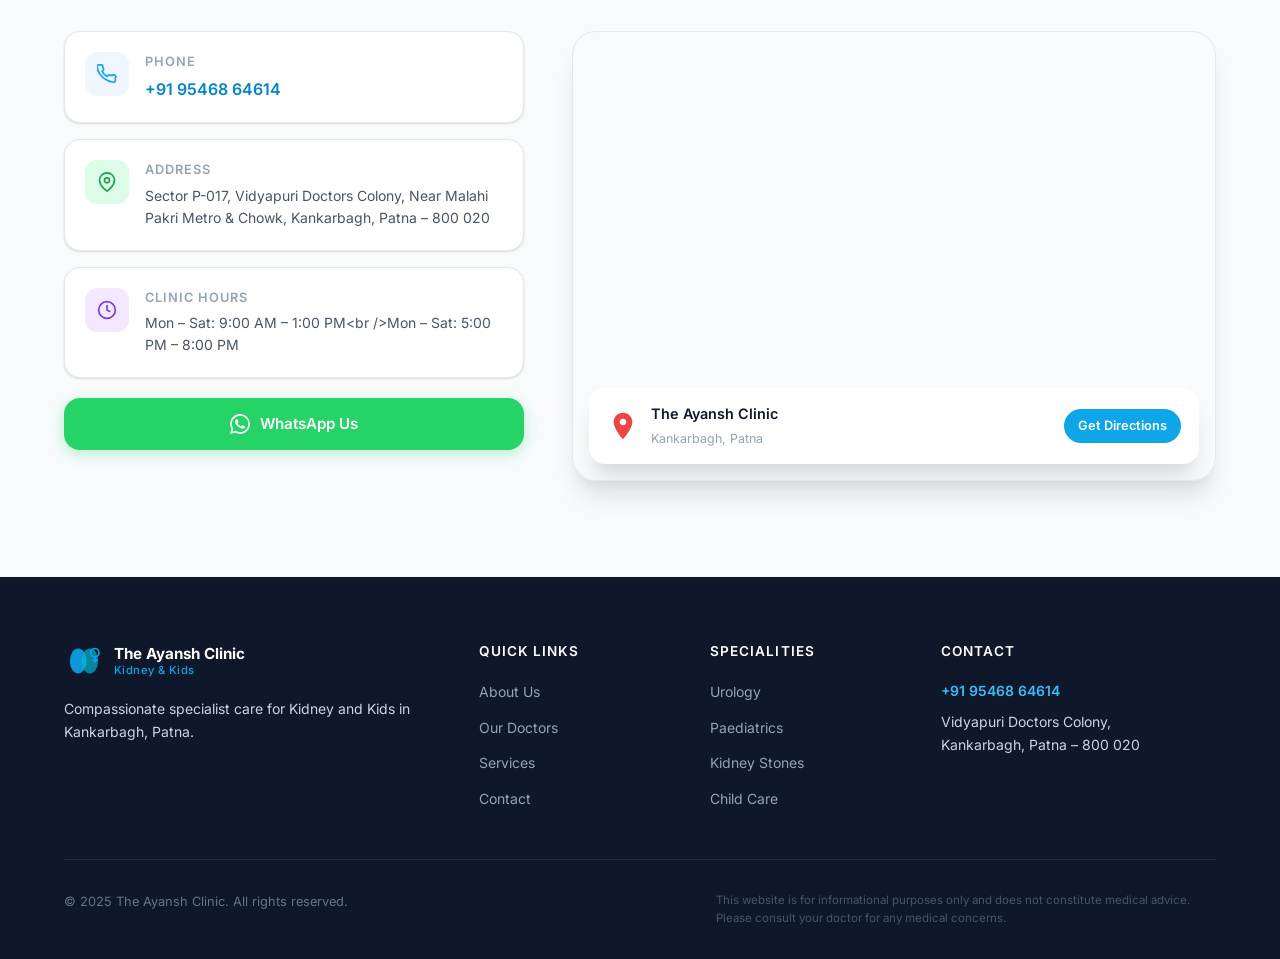
==== commit c0bc2355: "chore: deploy site to GitHub Pages 3b636b555fda9a9d1bef081fe35a2861ee40fffd" ====
--- a/index.html
+++ b/index.html
@@ -26,20 +26,24 @@
           </svg>
         </div>
         <div class="logo-text">
-          <span class="logo-name">The Ayansh Clinic</span>
-          <span class="logo-tagline">Kidney &amp; Kids</span>
+          <span class="logo-name" data-i18n="logo.name">The Ayansh Clinic</span>
+          <span class="logo-tagline" data-i18n="logo.tagline">Kidney &amp; Kids</span>
         </div>
       </a>
+      <div class="lang-switch" aria-hidden="false">
+        <button class="lang-btn" data-lang="en">EN</button>
+        <button class="lang-btn" data-lang="hi">हिं</button>
+      </div>
       <button class="nav-toggle" id="navToggle" aria-label="Toggle menu">
         <span></span><span></span><span></span>
       </button>
       <ul class="nav-links" id="navLinks">
-        <li><a href="#home">Home</a></li>
-        <li><a href="#about">About</a></li>
-        <li><a href="#doctors">Doctors</a></li>
-        <li><a href="#services">Services</a></li>
-        <li><a href="#contact">Contact</a></li>
-        <li><a href="tel:9546864614" class="nav-cta">Book Appointment</a></li>
+        <li><a href="#home" data-i18n="nav.home">Home</a></li>
+        <li><a href="#about" data-i18n="nav.about">About</a></li>
+        <li><a href="#doctors" data-i18n="nav.doctors">Doctors</a></li>
+        <li><a href="#services" data-i18n="nav.services">Services</a></li>
+        <li><a href="#contact" data-i18n="nav.contact">Contact</a></li>
+        <li><a href="tel:9546864614" class="nav-cta" data-i18n="nav.book">Book Appointment</a></li>
       </ul>
     </div>
   </nav>
@@ -54,39 +58,39 @@
       <div class="hero-content">
         <div class="hero-badge">
           <span class="badge-dot"></span>
-          Accepting New Patients
+          <span data-i18n="hero.badge">Accepting New Patients</span>
         </div>
         <h1 class="hero-title">
-          Expert Care for<br />
-          <span class="gradient-text">Kidney & Kids</span>
+          <span data-i18n="hero.title1">Expert Care for</span><br />
+          <span class="gradient-text" data-i18n="hero.title2">Kidney &amp; Kids</span>
         </h1>
-        <p class="hero-subtitle">
+        <p class="hero-subtitle" data-i18n="hero.subtitle">
           Compassionate, evidence-based treatment in Urology and Paediatrics — under one roof at Kankarbagh, Patna.
         </p>
         <div class="hero-actions">
           <a href="tel:9546864614" class="btn btn-primary">
             <svg viewBox="0 0 24 24" fill="none" stroke="currentColor" stroke-width="2"><path d="M22 16.92v3a2 2 0 01-2.18 2 19.79 19.79 0 01-8.63-3.07A19.5 19.5 0 013.07 11.5a19.79 19.79 0 01-3-8.59A2 2 0 012.06 1h3a2 2 0 012 1.72c.127.96.361 1.903.7 2.81a2 2 0 01-.45 2.11L6.09 8.91a16 16 0 006 6l1.27-1.27a2 2 0 012.11-.45c.907.339 1.85.573 2.81.7A2 2 0 0122 16.92z"/></svg>
-            Call Now
+            <span data-i18n="cta.call">Call Now</span>
           </a>
           <a href="#services" class="btn btn-outline">
-            Our Services
+            <span data-i18n="cta.services">Our Services</span>
             <svg viewBox="0 0 24 24" fill="none" stroke="currentColor" stroke-width="2"><polyline points="9 18 15 12 9 6"/></svg>
           </a>
         </div>
         <div class="hero-stats">
           <div class="stat">
             <span class="stat-num">10+</span>
-            <span class="stat-label">Years Experience</span>
+            <span class="stat-label" data-i18n="stats.years">Years Experience</span>
           </div>
           <div class="stat-divider"></div>
           <div class="stat">
             <span class="stat-num">5000+</span>
-            <span class="stat-label">Happy Patients</span>
+            <span class="stat-label" data-i18n="stats.patients">Happy Patients</span>
           </div>
           <div class="stat-divider"></div>
           <div class="stat">
             <span class="stat-num">2</span>
-            <span class="stat-label">Specialisations</span>
+            <span class="stat-label" data-i18n="stats.special">Specialisations</span>
           </div>
         </div>
       </div>
@@ -177,12 +181,12 @@
           </div>
         </div>
         <div class="about-content">
-          <div class="section-label">About the Clinic</div>
-          <h2 class="section-title">A Combined Practice Built on Trust &amp; Expertise</h2>
-          <p class="about-text">
+          <div class="section-label" data-i18n="about.label">About the Clinic</div>
+          <h2 class="section-title" data-i18n="about.title">A Combined Practice Built on Trust &amp; Expertise</h2>
+          <p class="about-text" data-i18n="about.p1">
             The Ayansh Clinic is a premier medical centre in Kankarbagh, Patna, offering specialist care across two critical disciplines — Urology and Paediatrics. Our philosophy is simple: every patient deserves the same standard of care that we would want for our own family.
           </p>
-          <p class="about-text">
+          <p class="about-text" data-i18n="about.p2">
             Founded by Dr. Asit Kumar and Dr. Nikki Kumari, the clinic combines years of institutional training from premier medical institutes with a warm, reassuring environment that puts both adults and children at ease.
           </p>
           <div class="about-features">
@@ -345,17 +349,17 @@
   <section class="services" id="services">
     <div class="section-container">
       <div class="section-header">
-        <div class="section-label">What We Offer</div>
-        <h2 class="section-title">Our Specialisations</h2>
-        <p class="section-subtitle">Comprehensive care across two specialities — all under one roof.</p>
+        <div class="section-label" data-i18n="services.label">What We Offer</div>
+        <h2 class="section-title" data-i18n="services.title">Our Specialisations</h2>
+        <p class="section-subtitle" data-i18n="services.subtitle">Comprehensive care across two specialities — all under one roof.</p>
       </div>
 
       <div class="services-tabs">
-        <button class="tab-btn active" data-tab="urology">
+        <button class="tab-btn active" data-tab="urology" data-i18n="services.tabs.urology">
           <svg viewBox="0 0 24 24" fill="none" stroke="currentColor" stroke-width="2"><ellipse cx="10" cy="12" rx="6" ry="9"/><ellipse cx="16" cy="12" rx="6" ry="9"/></svg>
           Urology
         </button>
-        <button class="tab-btn" data-tab="paediatrics">
+        <button class="tab-btn" data-tab="paediatrics" data-i18n="services.tabs.paediatrics">
           <svg viewBox="0 0 24 24" fill="none" stroke="currentColor" stroke-width="2"><circle cx="12" cy="8" r="4"/><path d="M6 20v-2a6 6 0 0112 0v2"/></svg>
           Paediatrics
         </button>
@@ -367,43 +371,43 @@
             <div class="service-icon si-blue">
               <svg viewBox="0 0 40 40" fill="none"><ellipse cx="14" cy="20" rx="8" ry="12" fill="#bae6fd"/><ellipse cx="22" cy="20" rx="8" ry="12" fill="#7dd3fc" opacity="0.7"/></svg>
             </div>
-            <h3>Kidney Stone Treatment</h3>
-            <p>Non-invasive and minimally-invasive options including ESWL, PCNL, and Ureteroscopy for all types of kidney stones.</p>
+            <h3 data-i18n="services.urology.kidney.title">Kidney Stone Treatment</h3>
+            <p data-i18n="services.urology.kidney.desc">Non-invasive and minimally-invasive options including ESWL, PCNL, and Ureteroscopy for all types of kidney stones.</p>
           </div>
           <div class="service-card">
             <div class="service-icon si-blue">
               <svg viewBox="0 0 40 40" fill="none"><circle cx="20" cy="20" r="12" fill="#bae6fd"/><path d="M14 20h12M20 14v12" stroke="#0ea5e9" stroke-width="2.5" stroke-linecap="round"/></svg>
             </div>
-            <h3>Prostate Disorders</h3>
-            <p>Diagnosis and management of BPH, prostatitis, and prostate cancer with modern endoscopic techniques.</p>
+            <h3 data-i18n="services.urology.prostate.title">Prostate Disorders</h3>
+            <p data-i18n="services.urology.prostate.desc">Diagnosis and management of BPH, prostatitis, and prostate cancer with modern endoscopic techniques.</p>
           </div>
           <div class="service-card">
             <div class="service-icon si-blue">
               <svg viewBox="0 0 40 40" fill="none"><path d="M10 30 Q20 8 30 30" stroke="#0ea5e9" stroke-width="2.5" fill="none"/><circle cx="20" cy="20" r="5" fill="#bae6fd"/></svg>
             </div>
-            <h3>Urological Cancers</h3>
-            <p>Expert management of bladder, kidney, and testicular cancers with organ-preserving surgical options where possible.</p>
+            <h3 data-i18n="services.urology.cancers.title">Urological Cancers</h3>
+            <p data-i18n="services.urology.cancers.desc">Expert management of bladder, kidney, and testicular cancers with organ-preserving surgical options where possible.</p>
           </div>
           <div class="service-card">
             <div class="service-icon si-blue">
               <svg viewBox="0 0 40 40" fill="none"><ellipse cx="20" cy="22" rx="10" ry="12" fill="#bae6fd"/><path d="M16 14 Q20 8 24 14" stroke="#0ea5e9" stroke-width="2" fill="none"/></svg>
             </div>
-            <h3>Male Infertility</h3>
-            <p>Comprehensive evaluation and treatment of male factor infertility including varicocele repair and sperm retrieval.</p>
+            <h3 data-i18n="services.urology.infertility.title">Male Infertility</h3>
+            <p data-i18n="services.urology.infertility.desc">Comprehensive evaluation and treatment of male factor infertility including varicocele repair and sperm retrieval.</p>
           </div>
           <div class="service-card">
             <div class="service-icon si-blue">
               <svg viewBox="0 0 40 40" fill="none"><rect x="10" y="10" width="20" height="20" rx="5" fill="#bae6fd"/><path d="M15 20h10M20 15v10" stroke="#0ea5e9" stroke-width="2" stroke-linecap="round"/></svg>
             </div>
-            <h3>Laparoscopic Urology</h3>
-            <p>Minimally invasive laparoscopic and endoscopic procedures for faster recovery and minimal scarring.</p>
+            <h3 data-i18n="services.urology.lap.title">Laparoscopic Urology</h3>
+            <p data-i18n="services.urology.lap.desc">Minimally invasive laparoscopic and endoscopic procedures for faster recovery and minimal scarring.</p>
           </div>
           <div class="service-card">
             <div class="service-icon si-blue">
               <svg viewBox="0 0 40 40" fill="none"><path d="M20 10v20M10 20h20" stroke="#0ea5e9" stroke-width="2.5" stroke-linecap="round"/><circle cx="20" cy="20" r="12" stroke="#bae6fd" stroke-width="2"/></svg>
             </div>
-            <h3>Urinary Tract Infections</h3>
-            <p>Diagnosis, treatment, and prevention of recurrent UTIs in men and women with detailed microbiological workup.</p>
+            <h3 data-i18n="services.urology.uti.title">Urinary Tract Infections</h3>
+            <p data-i18n="services.urology.uti.desc">Diagnosis, treatment, and prevention of recurrent UTIs in men and women with detailed microbiological workup.</p>
           </div>
         </div>
       </div>
@@ -414,43 +418,43 @@
             <div class="service-icon si-green">
               <svg viewBox="0 0 40 40" fill="none"><circle cx="20" cy="16" r="8" fill="#bbf7d0"/><path d="M12 32v-2a8 8 0 0116 0v2" stroke="#22c55e" stroke-width="2"/></svg>
             </div>
-            <h3>Newborn &amp; Neonatal Care</h3>
-            <p>Comprehensive care for newborns including assessment, jaundice management, and feeding support.</p>
+            <h3 data-i18n="services.paediatrics.newborn.title">Newborn &amp; Neonatal Care</h3>
+            <p data-i18n="services.paediatrics.newborn.desc">Comprehensive care for newborns including assessment, jaundice management, and feeding support.</p>
           </div>
           <div class="service-card">
             <div class="service-icon si-green">
               <svg viewBox="0 0 40 40" fill="none"><circle cx="20" cy="20" r="12" fill="#bbf7d0"/><path d="M14 26 Q20 14 26 26" stroke="#22c55e" stroke-width="2" fill="none"/></svg>
             </div>
-            <h3>Growth &amp; Development</h3>
-            <p>Regular monitoring of physical, cognitive, and emotional milestones with early intervention for developmental delays.</p>
+            <h3 data-i18n="services.paediatrics.growth.title">Growth &amp; Development</h3>
+            <p data-i18n="services.paediatrics.growth.desc">Regular monitoring of physical, cognitive, and emotional milestones with early intervention for developmental delays.</p>
           </div>
           <div class="service-card">
             <div class="service-icon si-green">
               <svg viewBox="0 0 40 40" fill="none"><path d="M20 10l2 6h6l-5 4 2 6-5-4-5 4 2-6-5-4h6z" fill="#bbf7d0" stroke="#22c55e" stroke-width="1.5"/></svg>
             </div>
-            <h3>Vaccination &amp; Immunisation</h3>
-            <p>Complete IAP-recommended immunisation schedules for infants, children, and adolescents.</p>
+            <h3 data-i18n="services.paediatrics.vax.title">Vaccination &amp; Immunisation</h3>
+            <p data-i18n="services.paediatrics.vax.desc">Complete IAP-recommended immunisation schedules for infants, children, and adolescents.</p>
           </div>
           <div class="service-card">
             <div class="service-icon si-green">
               <svg viewBox="0 0 40 40" fill="none"><rect x="8" y="18" width="24" height="12" rx="4" fill="#bbf7d0"/><path d="M14 18v-4a6 6 0 0112 0v4" stroke="#22c55e" stroke-width="2"/></svg>
             </div>
-            <h3>Respiratory Illnesses</h3>
-            <p>Management of asthma, bronchiolitis, pneumonia, and recurrent respiratory infections in children.</p>
+            <h3 data-i18n="services.paediatrics.resp.title">Respiratory Illnesses</h3>
+            <p data-i18n="services.paediatrics.resp.desc">Management of asthma, bronchiolitis, pneumonia, and recurrent respiratory infections in children.</p>
           </div>
           <div class="service-card">
             <div class="service-icon si-green">
               <svg viewBox="0 0 40 40" fill="none"><path d="M10 25 Q20 10 30 25" stroke="#22c55e" stroke-width="2.5" fill="none"/><circle cx="20" cy="28" r="4" fill="#bbf7d0"/></svg>
             </div>
-            <h3>Paediatric Infections</h3>
-            <p>Diagnosis and treatment of viral, bacterial, and parasitic infections common in childhood.</p>
+            <h3 data-i18n="services.paediatrics.infect.title">Paediatric Infections</h3>
+            <p data-i18n="services.paediatrics.infect.desc">Diagnosis and treatment of viral, bacterial, and parasitic infections common in childhood.</p>
           </div>
           <div class="service-card">
             <div class="service-icon si-green">
               <svg viewBox="0 0 40 40" fill="none"><circle cx="20" cy="20" r="12" fill="#bbf7d0"/><path d="M16 20a4 4 0 008 0" stroke="#22c55e" stroke-width="2"/><circle cx="16" cy="16" r="2" fill="#22c55e"/><circle cx="24" cy="16" r="2" fill="#22c55e"/></svg>
             </div>
-            <h3>Child Nutrition &amp; Diet</h3>
-            <p>Counselling for healthy nutrition, management of malnutrition, obesity, and feeding difficulties in children.</p>
+            <h3 data-i18n="services.paediatrics.nutrition.title">Child Nutrition &amp; Diet</h3>
+            <p data-i18n="services.paediatrics.nutrition.desc">Counselling for healthy nutrition, management of malnutrition, obesity, and feeding difficulties in children.</p>
           </div>
         </div>
       </div>
@@ -529,9 +533,9 @@
   <section class="contact" id="contact">
     <div class="section-container">
       <div class="section-header">
-        <div class="section-label">Get In Touch</div>
-        <h2 class="section-title">Visit Us or Call Ahead</h2>
-        <p class="section-subtitle">We're here Monday through Saturday. Walk-ins welcome; appointments preferred.</p>
+        <div class="section-label" data-i18n="contact.label">Get In Touch</div>
+        <h2 class="section-title" data-i18n="contact.title">Visit Us or Call Ahead</h2>
+        <p class="section-subtitle" data-i18n="contact.subtitle">We're here Monday through Saturday. Walk-ins welcome; appointments preferred.</p>
       </div>
       <div class="contact-grid">
         <div class="contact-info">
@@ -540,8 +544,8 @@
               <svg viewBox="0 0 24 24" fill="none" stroke="currentColor" stroke-width="2"><path d="M22 16.92v3a2 2 0 01-2.18 2 19.79 19.79 0 01-8.63-3.07A19.5 19.5 0 013.07 11.5a19.79 19.79 0 01-3-8.59A2 2 0 012.06 1h3a2 2 0 012 1.72c.127.96.361 1.903.7 2.81a2 2 0 01-.45 2.11L6.09 8.91a16 16 0 006 6l1.27-1.27a2 2 0 012.11-.45c.907.339 1.85.573 2.81.7A2 2 0 0122 16.92z"/></svg>
             </div>
             <div class="contact-details">
-              <h4>Phone</h4>
-              <a href="tel:9546864614">+91 95468 64614</a>
+              <h4 data-i18n="contact.phone.label">Phone</h4>
+              <a href="tel:9546864614" data-i18n="contact.phone.number">+91 95468 64614</a>
             </div>
           </div>
           <div class="contact-card">
@@ -549,8 +553,8 @@
               <svg viewBox="0 0 24 24" fill="none" stroke="currentColor" stroke-width="2"><path d="M21 10c0 7-9 13-9 13s-9-6-9-13a9 9 0 0118 0z"/><circle cx="12" cy="10" r="3"/></svg>
             </div>
             <div class="contact-details">
-              <h4>Address</h4>
-              <p>Sector P-017, Vidyapuri Doctors Colony,<br />Near Malahi Pakri Metro &amp; Chowk,<br />Kankarbagh, Patna – 800 020</p>
+              <h4 data-i18n="contact.address.label">Address</h4>
+              <p data-i18n="contact.address.value">Sector P-017, Vidyapuri Doctors Colony,<br />Near Malahi Pakri Metro &amp; Chowk,<br />Kankarbagh, Patna – 800 020</p>
             </div>
           </div>
           <div class="contact-card">
@@ -558,13 +562,13 @@
               <svg viewBox="0 0 24 24" fill="none" stroke="currentColor" stroke-width="2"><circle cx="12" cy="12" r="10"/><polyline points="12 6 12 12 16 14"/></svg>
             </div>
             <div class="contact-details">
-              <h4>Clinic Hours</h4>
-              <p>Mon – Sat: 9:00 AM – 1:00 PM<br />Mon – Sat: 5:00 PM – 8:00 PM<br /><em>Sunday: Emergency only</em></p>
+              <h4 data-i18n="contact.hours.label">Clinic Hours</h4>
+              <p data-i18n="contact.hours.value">Mon – Sat: 9:00 AM – 1:00 PM<br />Mon – Sat: 5:00 PM – 8:00 PM<br /><em data-i18n="contact.hours.sunday">Sunday: Emergency only</em></p>
             </div>
           </div>
           <a href="https://wa.me/919546864614?text=Hello%2C%20I%20would%20like%20to%20book%20an%20appointment%20at%20The%20Ayansh%20Clinic." class="whatsapp-btn" target="_blank" rel="noopener noreferrer">
             <svg viewBox="0 0 24 24" fill="currentColor"><path d="M17.472 14.382c-.297-.149-1.758-.867-2.03-.967-.273-.099-.471-.148-.67.15-.197.297-.767.966-.94 1.164-.173.199-.347.223-.644.075-.297-.15-1.255-.463-2.39-1.475-.883-.788-1.48-1.761-1.653-2.059-.173-.297-.018-.458.13-.606.134-.133.298-.347.446-.52.149-.174.198-.298.298-.497.099-.198.05-.371-.025-.52-.075-.149-.669-1.612-.916-2.207-.242-.579-.487-.5-.669-.51-.173-.008-.371-.01-.57-.01-.198 0-.52.074-.792.372-.272.297-1.04 1.016-1.04 2.479 0 1.462 1.065 2.875 1.213 3.074.149.198 2.096 3.2 5.077 4.487.709.306 1.262.489 1.694.625.712.227 1.36.195 1.871.118.571-.085 1.758-.719 2.006-1.413.248-.694.248-1.289.173-1.413-.074-.124-.272-.198-.57-.347m-5.421 7.403h-.004a9.87 9.87 0 01-5.031-1.378l-.361-.214-3.741.982.998-3.648-.235-.374a9.86 9.86 0 01-1.51-5.26c.001-5.45 4.436-9.884 9.888-9.884 2.64 0 5.122 1.03 6.988 2.898a9.825 9.825 0 012.893 6.994c-.003 5.45-4.437 9.884-9.885 9.884m8.413-18.297A11.815 11.815 0 0012.05 0C5.495 0 .16 5.335.157 11.892c0 2.096.547 4.142 1.588 5.945L.057 24l6.305-1.654a11.882 11.882 0 005.683 1.448h.005c6.554 0 11.89-5.335 11.893-11.893a11.821 11.821 0 00-3.48-8.413z"/></svg>
-            WhatsApp Us
+            <span data-i18n="contact.whatsapp">WhatsApp Us</span>
           </a>
         </div>
         <div class="contact-map">
@@ -585,10 +589,10 @@
                   <svg viewBox="0 0 24 24" fill="#ef4444"><path d="M12 2C8.13 2 5 5.13 5 9c0 5.25 7 13 7 13s7-7.75 7-13c0-3.87-3.13-7-7-7zm0 9.5c-1.38 0-2.5-1.12-2.5-2.5s1.12-2.5 2.5-2.5 2.5 1.12 2.5 2.5-1.12 2.5-2.5 2.5z"/></svg>
                 </div>
                 <div>
-                  <strong>The Ayansh Clinic</strong>
-                  <span>Kankarbagh, Patna</span>
+                  <strong data-i18n="contact.brand.name">The Ayansh Clinic</strong>
+                  <span data-i18n="contact.brand.loc">Kankarbagh, Patna</span>
                 </div>
-                <a href="https://maps.google.com/?q=Kankarbagh+Patna+Vidyapuri+Doctors+Colony" target="_blank" rel="noopener noreferrer" class="map-directions-btn">
+                <a href="https://maps.google.com/?q=Kankarbagh+Patna+Vidyapuri+Doctors+Colony" target="_blank" rel="noopener noreferrer" class="map-directions-btn" data-i18n="contact.directions">
                   Get Directions
                   <svg viewBox="0 0 16 16" fill="none" stroke="currentColor" stroke-width="2"><polyline points="6 3 11 8 6 13"/></svg>
                 </a>
--- a/styles.css
+++ b/styles.css
@@ -180,6 +180,41 @@
   gap: 8px;
 }
 
+/* Language switcher */
+.lang-switch {
+  display: flex;
+  gap: 6px;
+  align-items: center;
+  margin-left: 12px;
+}
+.lang-btn {
+  font-size: 0.78rem;
+  padding: 6px 8px;
+  border-radius: var(--radius-full);
+  background: transparent;
+  color: var(--gray-700);
+  border: 1px solid transparent;
+  font-weight: 600;
+  transition: all 0.18s ease;
+}
+.lang-btn:hover {
+  background: var(--gray-50);
+}
+.lang-btn.active {
+  background: var(--blue-500);
+  color: var(--white);
+  border-color: var(--blue-500);
+  box-shadow: 0 6px 18px rgba(14,165,233,0.18);
+}
+
+@media (max-width: 880px) {
+  .nav-container { gap: 8px; }
+  .lang-switch { display: none; }
+  .nav-toggle { display: flex; }
+  .nav-links { display: none; }
+  .nav-links.open { display: flex; flex-direction: column; position: absolute; top:68px; right: 16px; background: var(--white); padding: 12px; border-radius: 8px; box-shadow: var(--shadow-md); }
+}
+
 .nav-links a {
   font-size: 0.875rem;
   font-weight: 500;
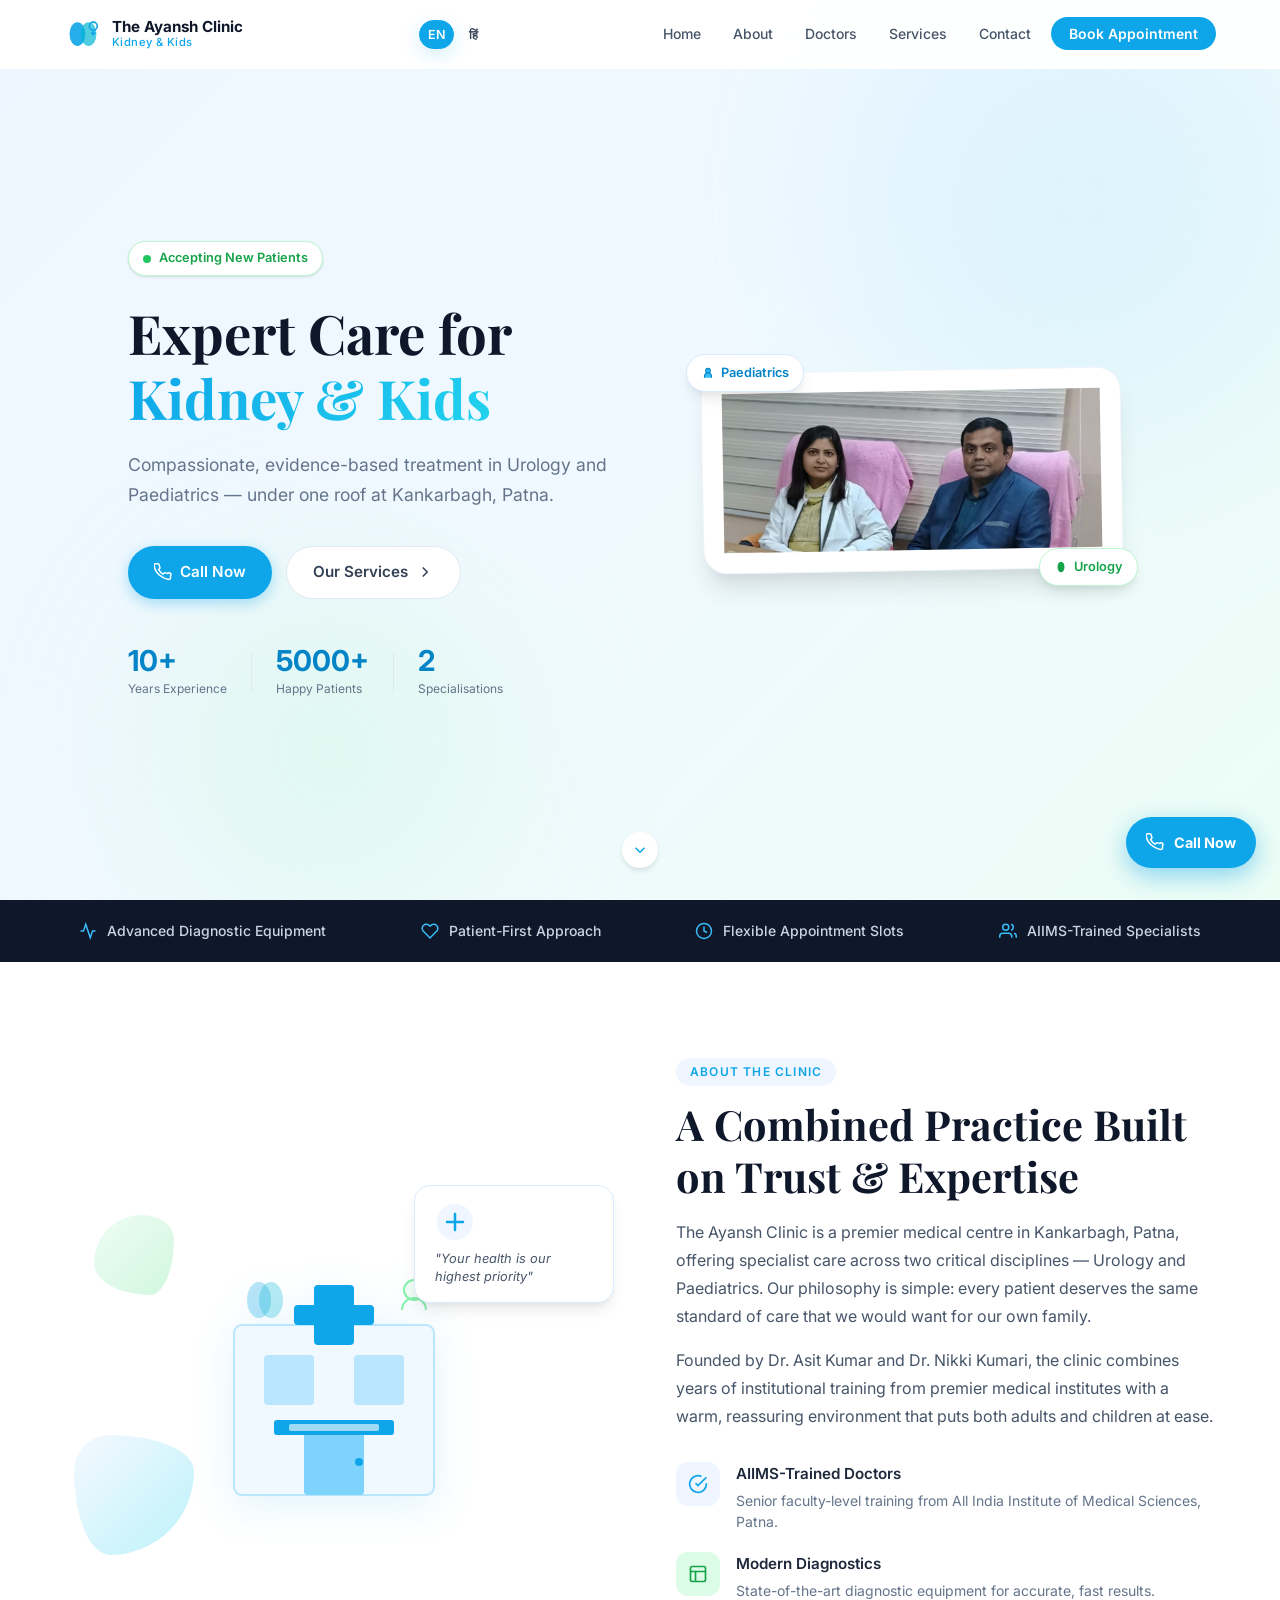
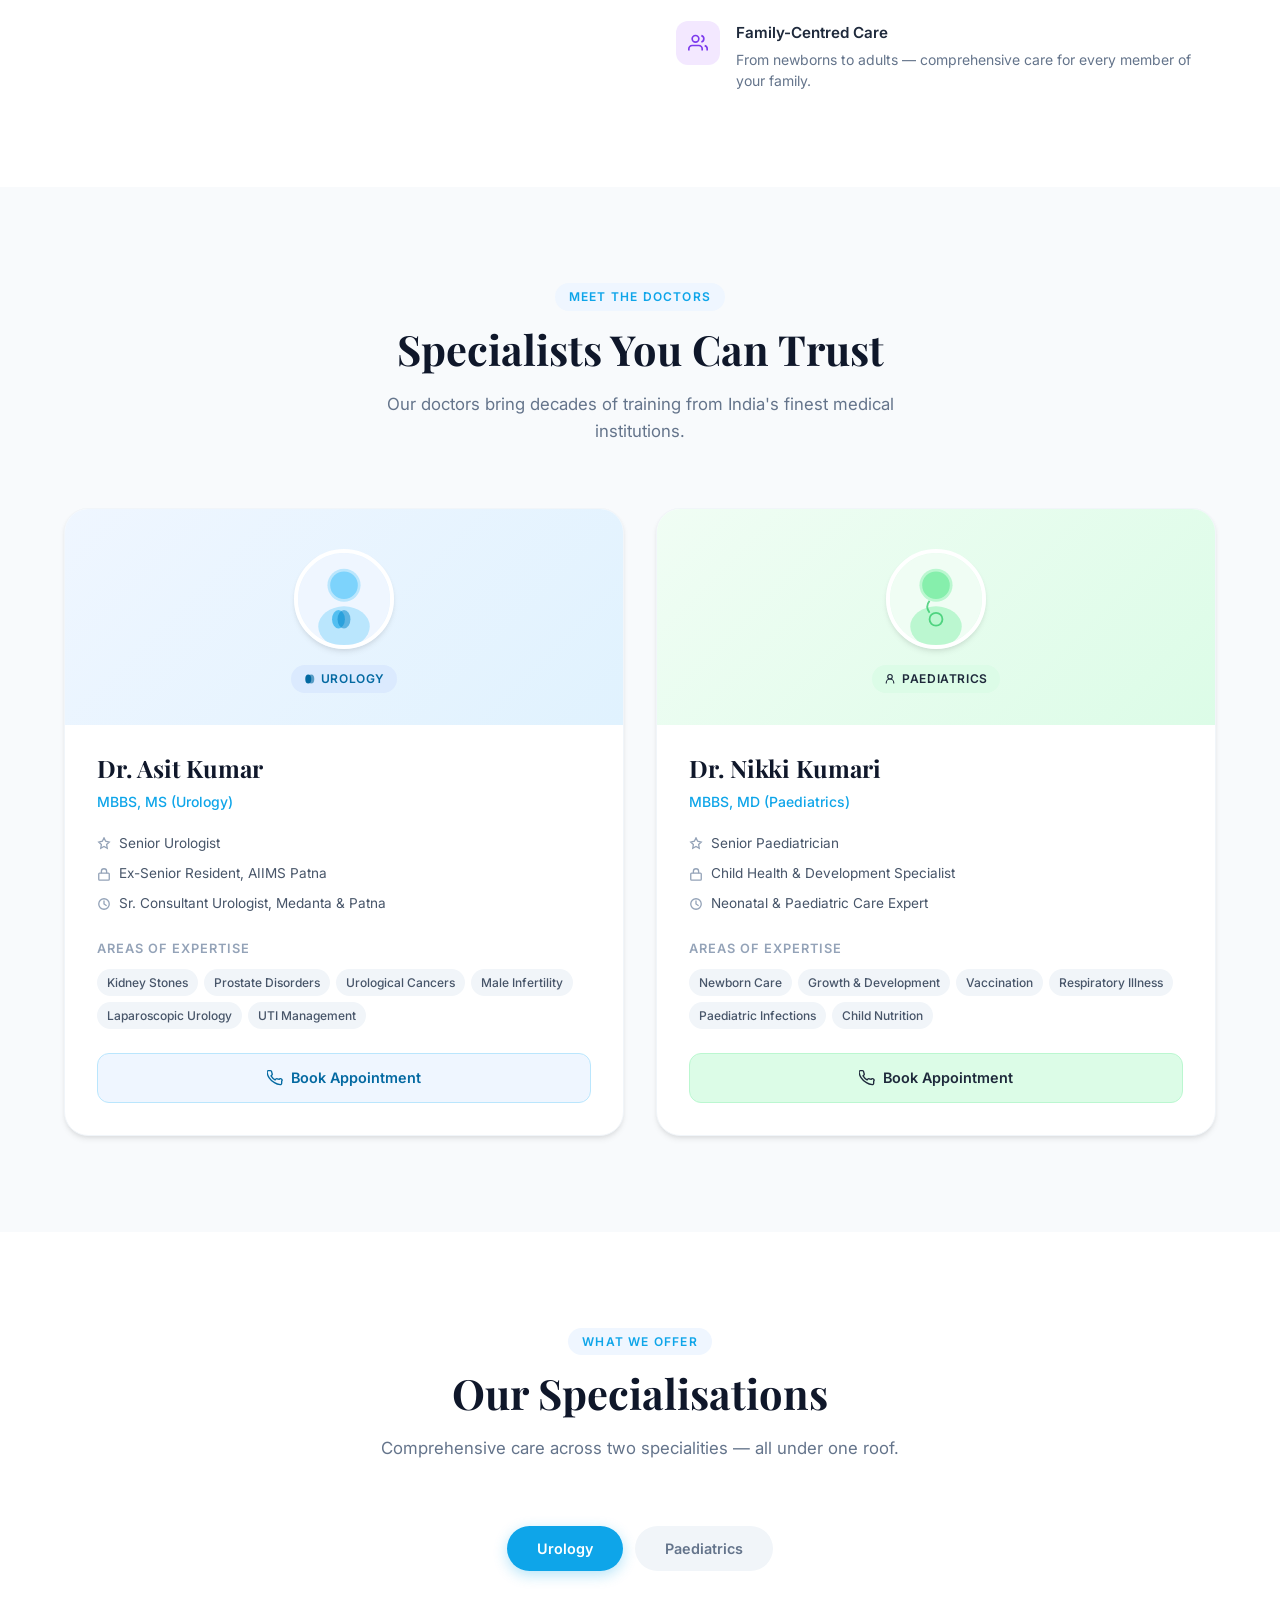
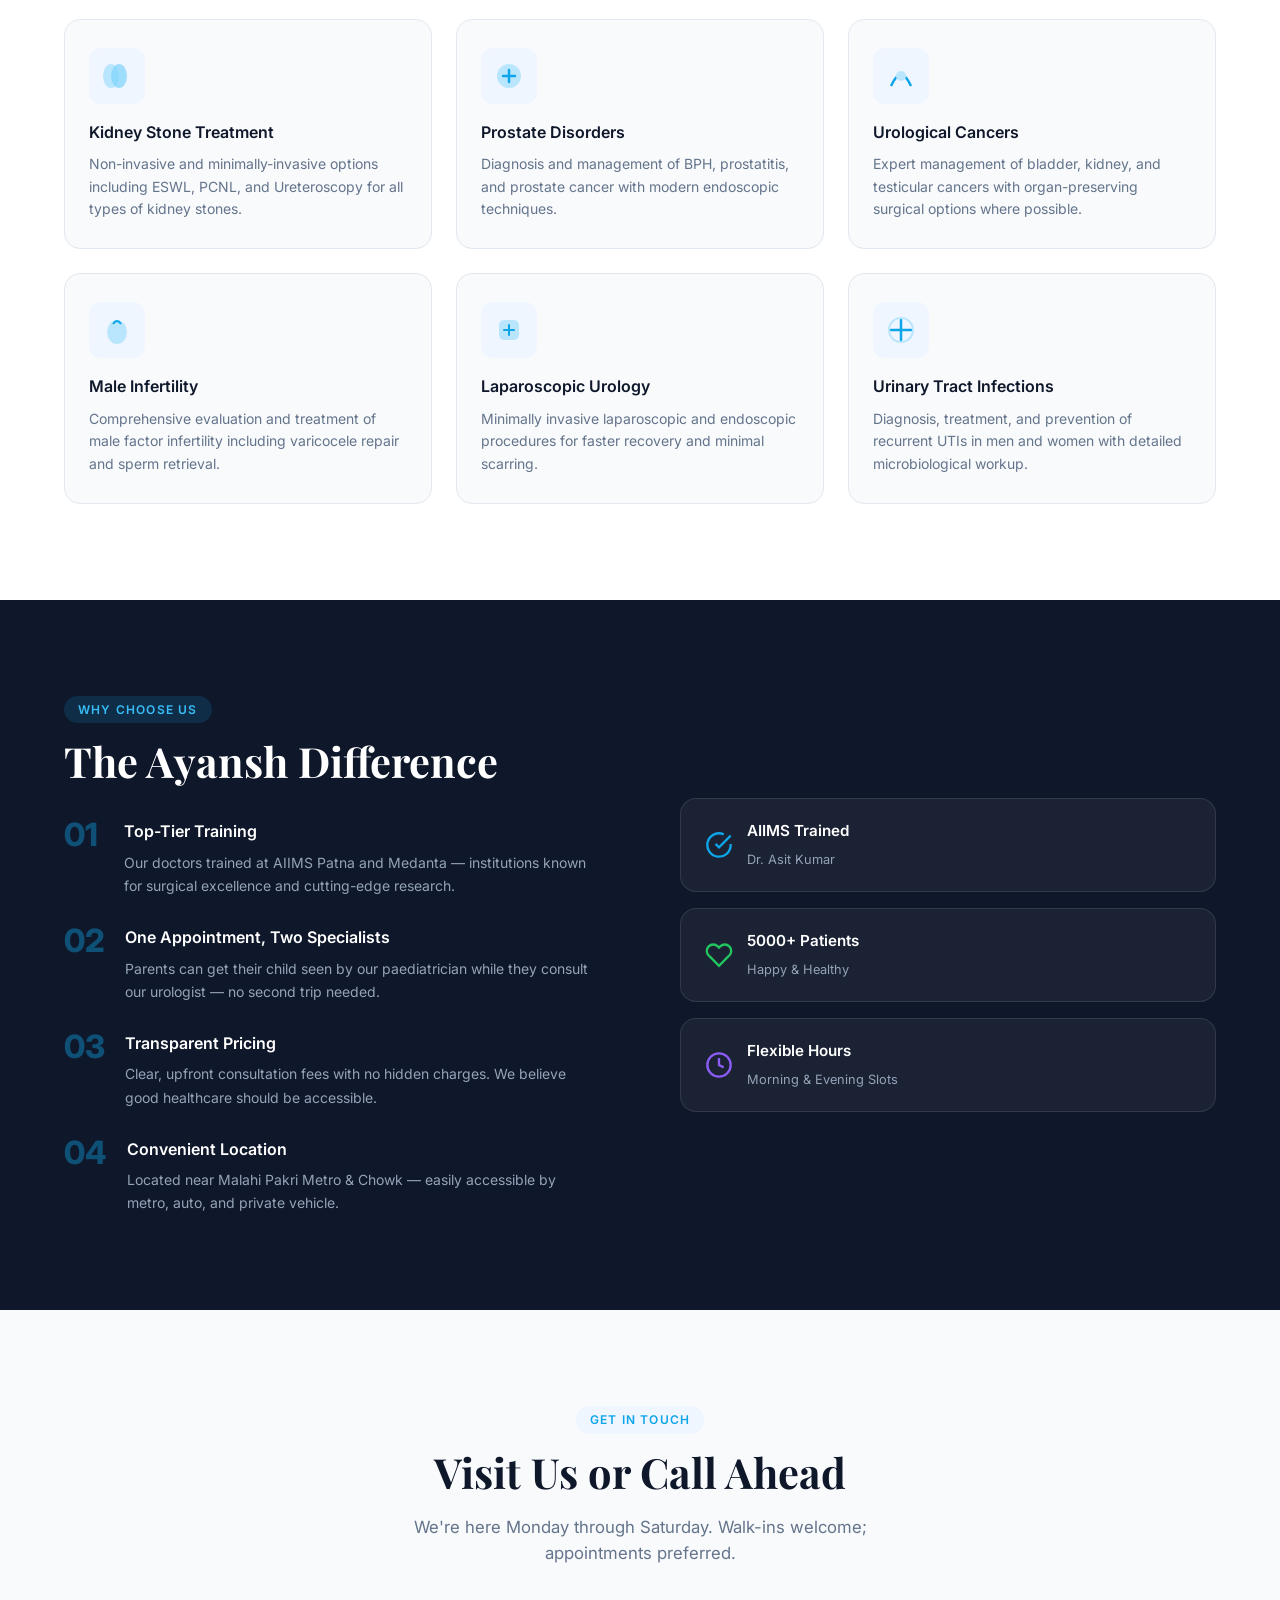
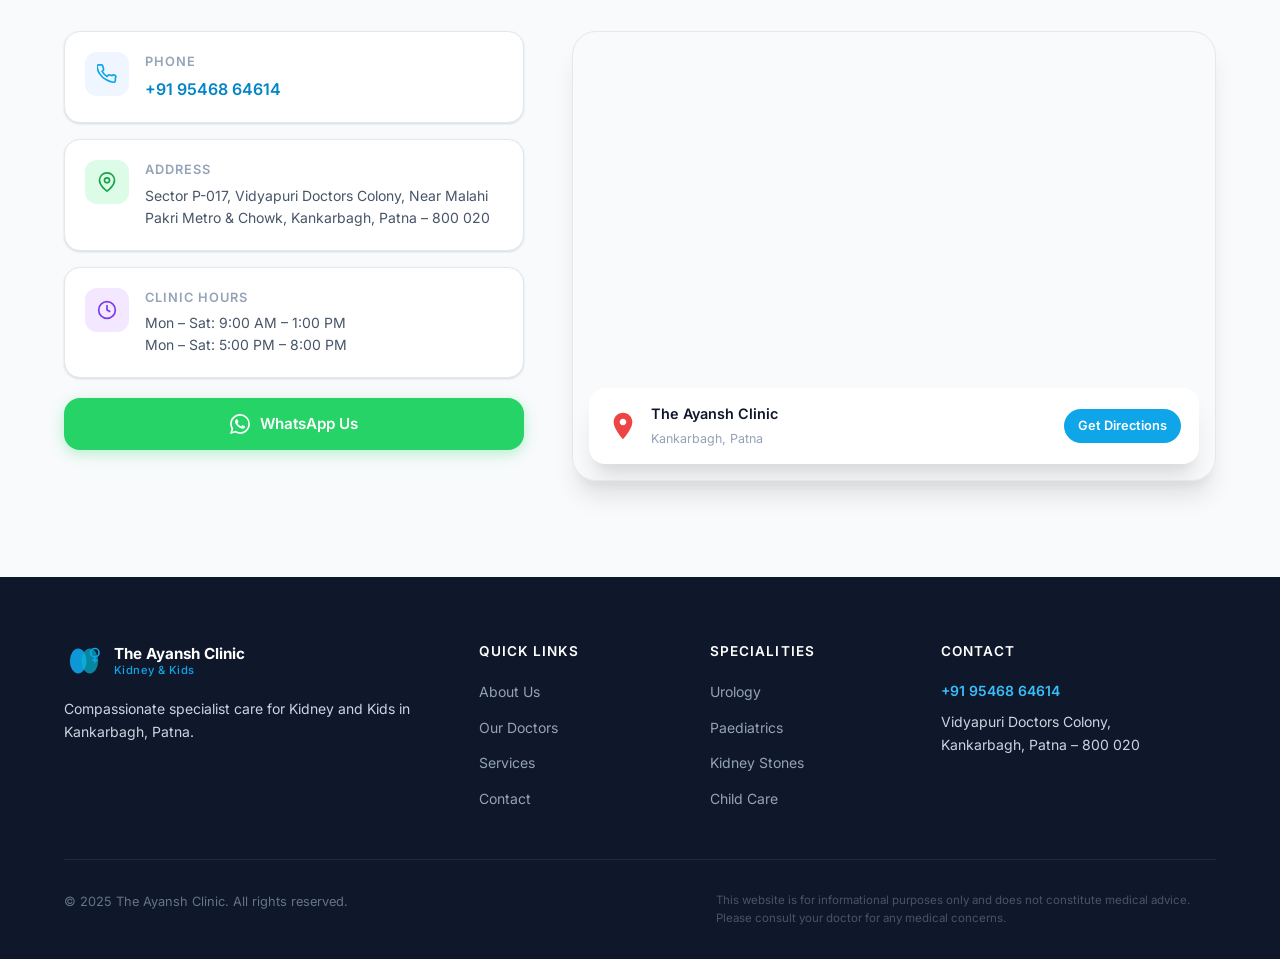
==== commit 229e4eb4: "chore: deploy site to GitHub Pages b3fd895eaa847a426785515174c3908c1c10d7d3" ====
--- a/index.html
+++ b/index.html
@@ -227,9 +227,9 @@
   <section class="doctors" id="doctors">
     <div class="section-container">
       <div class="section-header">
-        <div class="section-label">Meet the Doctors</div>
-        <h2 class="section-title">Specialists You Can Trust</h2>
-        <p class="section-subtitle">Our doctors bring decades of training from India's finest medical institutions.</p>
+        <div class="section-label" data-i18n="doctors.label">Meet the Doctors</div>
+        <h2 class="section-title" data-i18n="doctors.title">Specialists You Can Trust</h2>
+        <p class="section-subtitle" data-i18n="doctors.subtitle">Our doctors bring decades of training from India's finest medical institutions.</p>
       </div>
       <div class="doctors-grid">
 
@@ -254,30 +254,30 @@
           </div>
           <div class="doctor-card-body">
             <h3 class="doctor-name">Dr. Asit Kumar</h3>
-            <p class="doctor-degree">MBBS, MS (Urology)</p>
+            <p class="doctor-degree" data-i18n="doctors.asit.degree">MBBS, MS (Urology)</p>
             <div class="doctor-credentials">
               <div class="credential">
                 <svg viewBox="0 0 16 16" fill="none" stroke="currentColor" stroke-width="1.5"><path d="M8 1l1.88 3.82L14 5.76l-3 2.92.71 4.14L8 10.77 4.29 12.82l.71-4.14L2 5.76l4.12-.94L8 1z"/></svg>
-                Senior Urologist
+                <span data-i18n="doctors.asit.cred.senior">Senior Urologist</span>
               </div>
               <div class="credential">
                 <svg viewBox="0 0 16 16" fill="none" stroke="currentColor" stroke-width="1.5"><rect x="2" y="7" width="12" height="8" rx="1"/><path d="M5 7V5a3 3 0 016 0v2"/></svg>
-                Ex-Senior Resident, AIIMS Patna
+                <span data-i18n="doctors.asit.cred.resident">Ex-Senior Resident, AIIMS Patna</span>
               </div>
               <div class="credential">
                 <svg viewBox="0 0 16 16" fill="none" stroke="currentColor" stroke-width="1.5"><circle cx="8" cy="8" r="6"/><path d="M8 4v4l3 2"/></svg>
-                Sr. Consultant Urologist, Medanta &amp; Patna
+                <span data-i18n="doctors.asit.cred.consultant">Sr. Consultant Urologist, Medanta &amp; Patna</span>
               </div>
             </div>
             <div class="doctor-specialties">
-              <h4>Areas of Expertise</h4>
+              <h4 data-i18n="doctors.expertise.title">Areas of Expertise</h4>
               <div class="specialty-tags">
-                <span class="tag">Kidney Stones</span>
-                <span class="tag">Prostate Disorders</span>
-                <span class="tag">Urological Cancers</span>
-                <span class="tag">Male Infertility</span>
-                <span class="tag">Laparoscopic Urology</span>
-                <span class="tag">UTI Management</span>
+                <span class="tag" data-i18n="doctors.asit.tag.kidney">Kidney Stones</span>
+                <span class="tag" data-i18n="doctors.asit.tag.prostate">Prostate Disorders</span>
+                <span class="tag" data-i18n="doctors.asit.tag.cancers">Urological Cancers</span>
+                <span class="tag" data-i18n="doctors.asit.tag.infertility">Male Infertility</span>
+                <span class="tag" data-i18n="doctors.asit.tag.lap">Laparoscopic Urology</span>
+                <span class="tag" data-i18n="doctors.asit.tag.uti">UTI Management</span>
               </div>
             </div>
             <a href="tel:9546864614" class="doctor-contact-btn urology-btn">
@@ -308,35 +308,35 @@
           </div>
           <div class="doctor-card-body">
             <h3 class="doctor-name">Dr. Nikki Kumari</h3>
-            <p class="doctor-degree">MBBS, MD (Paediatrics)</p>
+            <p class="doctor-degree" data-i18n="doctors.nikki.degree">MBBS, MD (Paediatrics)</p>
             <div class="doctor-credentials">
               <div class="credential">
                 <svg viewBox="0 0 16 16" fill="none" stroke="currentColor" stroke-width="1.5"><path d="M8 1l1.88 3.82L14 5.76l-3 2.92.71 4.14L8 10.77 4.29 12.82l.71-4.14L2 5.76l4.12-.94L8 1z"/></svg>
-                Senior Paediatrician
+                <span data-i18n="doctors.nikki.cred.senior">Senior Paediatrician</span>
               </div>
               <div class="credential">
                 <svg viewBox="0 0 16 16" fill="none" stroke="currentColor" stroke-width="1.5"><rect x="2" y="7" width="12" height="8" rx="1"/><path d="M5 7V5a3 3 0 016 0v2"/></svg>
-                Child Health &amp; Development Specialist
+                <span data-i18n="doctors.nikki.cred.child">Child Health &amp; Development Specialist</span>
               </div>
               <div class="credential">
                 <svg viewBox="0 0 16 16" fill="none" stroke="currentColor" stroke-width="1.5"><circle cx="8" cy="8" r="6"/><path d="M8 4v4l3 2"/></svg>
-                Neonatal &amp; Paediatric Care Expert
+                <span data-i18n="doctors.nikki.cred.neonatal">Neonatal &amp; Paediatric Care Expert</span>
               </div>
             </div>
             <div class="doctor-specialties">
-              <h4>Areas of Expertise</h4>
+              <h4 data-i18n="doctors.expertise.title">Areas of Expertise</h4>
               <div class="specialty-tags">
-                <span class="tag">Newborn Care</span>
-                <span class="tag">Growth &amp; Development</span>
-                <span class="tag">Vaccination</span>
-                <span class="tag">Respiratory Illness</span>
-                <span class="tag">Paediatric Infections</span>
-                <span class="tag">Child Nutrition</span>
+                <span class="tag" data-i18n="doctors.nikki.tag.newborn">Newborn Care</span>
+                <span class="tag" data-i18n="doctors.nikki.tag.growth">Growth &amp; Development</span>
+                <span class="tag" data-i18n="doctors.nikki.tag.vax">Vaccination</span>
+                <span class="tag" data-i18n="doctors.nikki.tag.resp">Respiratory Illness</span>
+                <span class="tag" data-i18n="doctors.nikki.tag.infect">Paediatric Infections</span>
+                <span class="tag" data-i18n="doctors.nikki.tag.nutrition">Child Nutrition</span>
               </div>
             </div>
             <a href="tel:9546864614" class="doctor-contact-btn paed-btn">
               <svg viewBox="0 0 24 24" fill="none" stroke="currentColor" stroke-width="2"><path d="M22 16.92v3a2 2 0 01-2.18 2 19.79 19.79 0 01-8.63-3.07A19.5 19.5 0 013.07 11.5a19.79 19.79 0 01-3-8.59A2 2 0 012.06 1h3a2 2 0 012 1.72 12.84 12.84 0 00.7 2.81 2 2 0 01-.45 2.11L6.09 8.91a16 16 0 006 6l1.27-1.27a2 2 0 012.11-.45c.907.34 1.85.574 2.81.7A2 2 0 0122 16.92z"/></svg>
-              Book Appointment
+              <span data-i18n="doctors.book">Book Appointment</span>
             </a>
           </div>
         </div>
@@ -467,35 +467,35 @@
     <div class="section-container">
       <div class="why-grid">
         <div class="why-content">
-          <div class="section-label">Why Choose Us</div>
-          <h2 class="section-title">The Ayansh Difference</h2>
+          <div class="section-label" data-i18n="why.label">Why Choose Us</div>
+          <h2 class="section-title" data-i18n="why.title">The Ayansh Difference</h2>
           <div class="why-points">
             <div class="why-point">
               <div class="why-num">01</div>
               <div>
-                <h4>Top-Tier Training</h4>
-                <p>Our doctors trained at AIIMS Patna and Medanta — institutions known for surgical excellence and cutting-edge research.</p>
+                <h4 data-i18n="why.points.1.title">Top-Tier Training</h4>
+                <p data-i18n="why.points.1.desc">Our doctors trained at AIIMS Patna and Medanta — institutions known for surgical excellence and cutting-edge research.</p>
               </div>
             </div>
             <div class="why-point">
               <div class="why-num">02</div>
               <div>
-                <h4>One Appointment, Two Specialists</h4>
-                <p>Parents can get their child seen by our paediatrician while they consult our urologist — no second trip needed.</p>
+                <h4 data-i18n="why.points.2.title">One Appointment, Two Specialists</h4>
+                <p data-i18n="why.points.2.desc">Parents can get their child seen by our paediatrician while they consult our urologist — no second trip needed.</p>
               </div>
             </div>
             <div class="why-point">
               <div class="why-num">03</div>
               <div>
-                <h4>Transparent Pricing</h4>
-                <p>Clear, upfront consultation fees with no hidden charges. We believe good healthcare should be accessible.</p>
+                <h4 data-i18n="why.points.3.title">Transparent Pricing</h4>
+                <p data-i18n="why.points.3.desc">Clear, upfront consultation fees with no hidden charges. We believe good healthcare should be accessible.</p>
               </div>
             </div>
             <div class="why-point">
               <div class="why-num">04</div>
               <div>
-                <h4>Convenient Location</h4>
-                <p>Located near Malahi Pakri Metro &amp; Chowk — easily accessible by metro, auto, and private vehicle.</p>
+                <h4 data-i18n="why.points.4.title">Convenient Location</h4>
+                <p data-i18n="why.points.4.desc">Located near Malahi Pakri Metro &amp; Chowk — easily accessible by metro, auto, and private vehicle.</p>
               </div>
             </div>
           </div>
@@ -554,7 +554,7 @@
             </div>
             <div class="contact-details">
               <h4 data-i18n="contact.address.label">Address</h4>
-              <p data-i18n="contact.address.value">Sector P-017, Vidyapuri Doctors Colony,<br />Near Malahi Pakri Metro &amp; Chowk,<br />Kankarbagh, Patna – 800 020</p>
+              <p data-i18n="contact.address.value" data-i18n-attr="html">Sector P-017, Vidyapuri Doctors Colony,<br />Near Malahi Pakri Metro &amp; Chowk,<br />Kankarbagh, Patna – 800 020</p>
             </div>
           </div>
           <div class="contact-card">
@@ -563,7 +563,7 @@
             </div>
             <div class="contact-details">
               <h4 data-i18n="contact.hours.label">Clinic Hours</h4>
-              <p data-i18n="contact.hours.value">Mon – Sat: 9:00 AM – 1:00 PM<br />Mon – Sat: 5:00 PM – 8:00 PM<br /><em data-i18n="contact.hours.sunday">Sunday: Emergency only</em></p>
+              <p data-i18n="contact.hours.value" data-i18n-attr="html">Mon – Sat: 9:00 AM – 1:00 PM<br />Mon – Sat: 5:00 PM – 8:00 PM<br /><em>Sunday: Emergency only</em></p>
             </div>
           </div>
           <a href="https://wa.me/919546864614?text=Hello%2C%20I%20would%20like%20to%20book%20an%20appointment%20at%20The%20Ayansh%20Clinic." class="whatsapp-btn" target="_blank" rel="noopener noreferrer">
